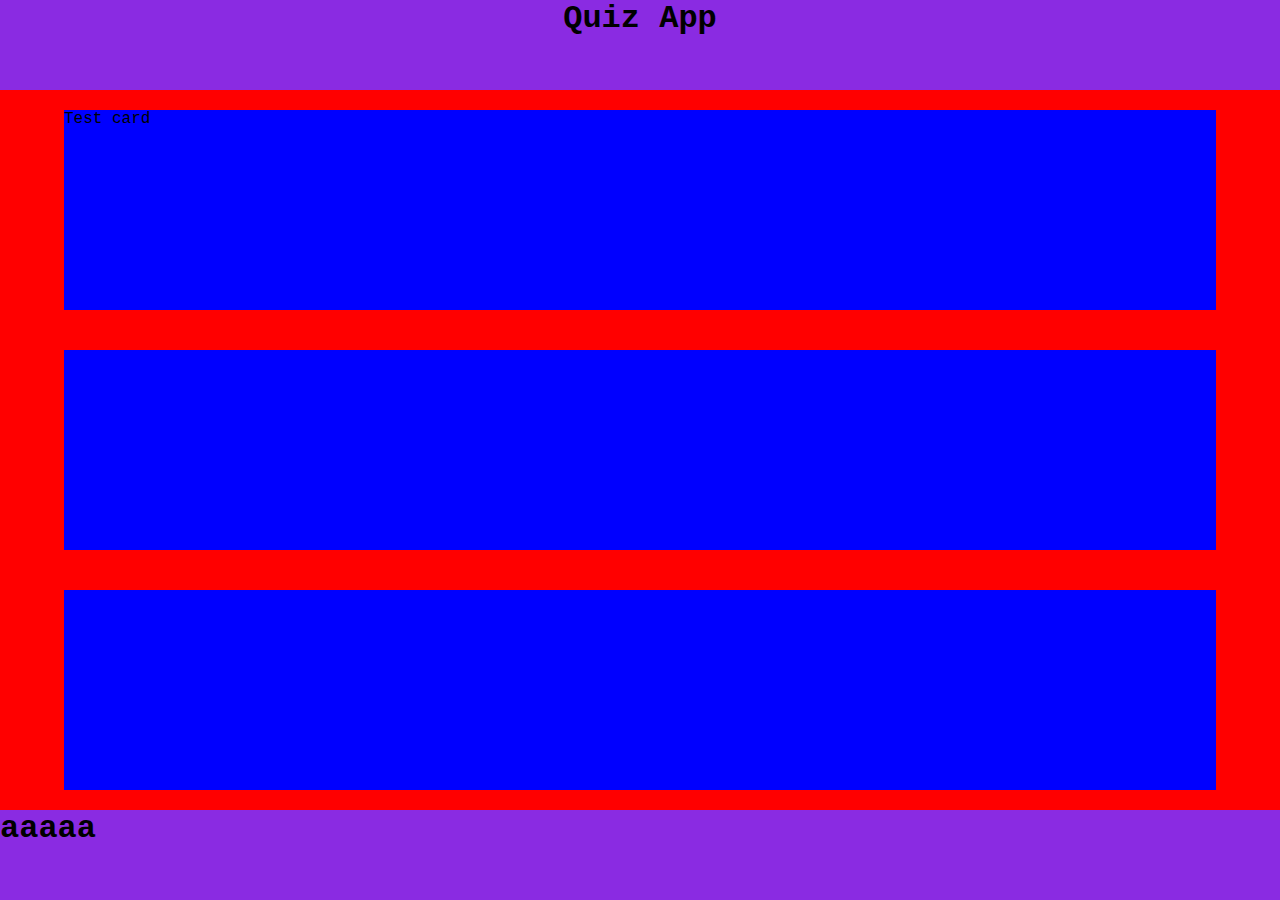
==== index.html @ 41aec27e "commiting title and first css" ====
<!DOCTYPE html>
<html lang="en">
  <head>
    <meta charset="UTF-8" />
    <meta name="viewport" content="width=device-width, initial-scale=1.0" />
    <link rel="stylesheet" href="styles.css" />
    <title>Rocco's Quiz App</title>
  </head>
  <body>
    <header>
      <h1 class="title-app">Quiz App</h1>
    </header>
    <main class="main-content">
      <section class="card-section --first-card">
        <article class="--question-card">Test card</article>
      </section>
      <section class="card-section --second-card">
        <!-- <article class="card-section --question-card">Test card</article> -->
      </section>
      <section class="card-section">
        <!-- <article class="card-section --question-card">Test card</article> -->
      </section>
    </main>
    <footer class="">
      <h1>aaaaa</h1>
      <nav></nav>
    </footer>
  </body>
</html>
---- styles.css ----
*,
*::before,
*::after {
  box-sizing: border-box;
  margin: 0;

  font-family: "Courier New", Courier, monospace;
}

body {
  background-color: rgb(232, 227, 143);
  position: relative;
}

header {
  background-color: blueviolet;
  height: 10vh;
  width: 100%;
  position: fixed;
  left: 0;
  top: 0;
}

.title-app {
  text-align: center;
}

footer {
  background-color: blueviolet;
  height: 10vh;
  width: 100%;
  position: fixed;
  bottom: 0;
  left: 0;
}

.main-content {
  background-color: red;
  width: 100%;
  position: absolute;
  top: 10vh;
  height: calc(100vh - 20vh);
  display: flex;
  justify-content: center;
  justify-content: space-around;
  flex-wrap: wrap;
}

.card-section {
  width: 90%;
  height: 200px;
  background-color: blue;
  margin: 20px;
}
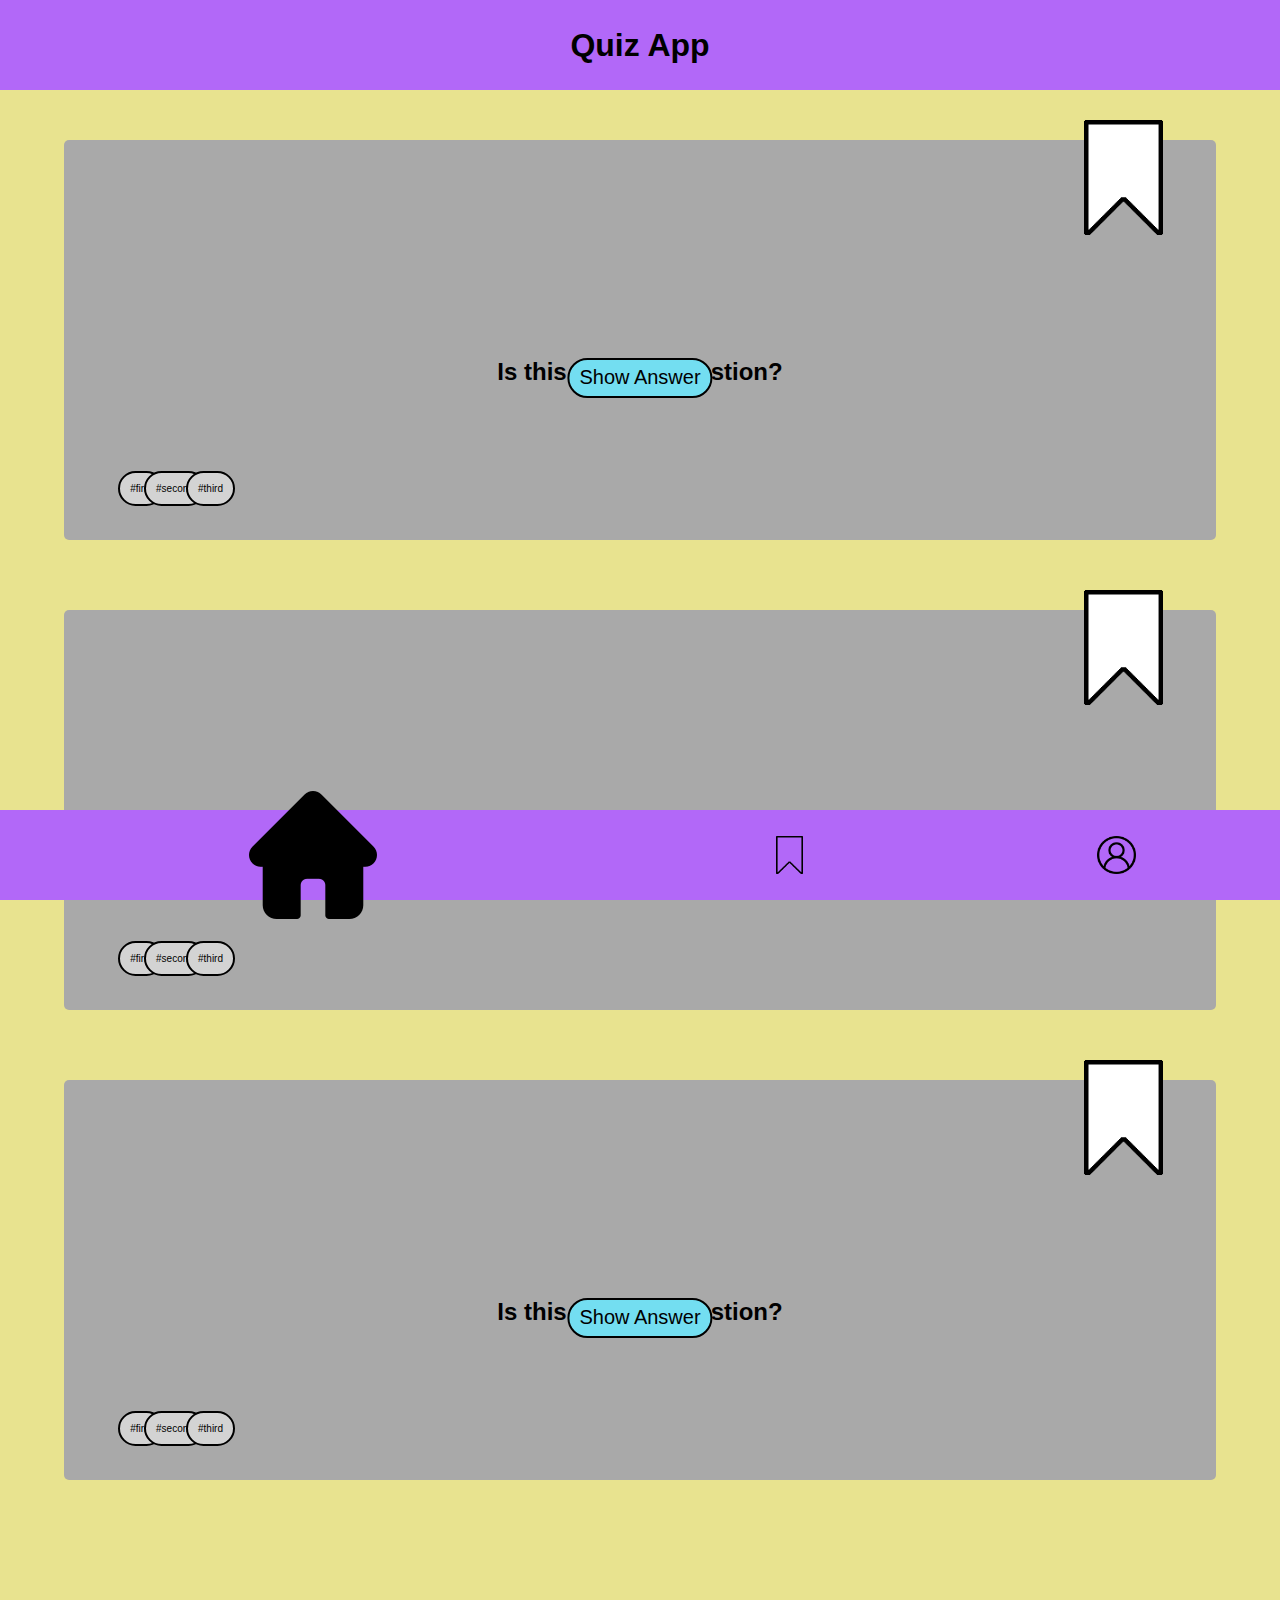
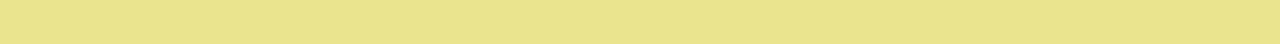
==== commit 86040c94: "made a css folder" ====
--- a/index.html
+++ b/index.html
@@ -3,7 +3,7 @@
   <head>
     <meta charset="UTF-8" />
     <meta name="viewport" content="width=device-width, initial-scale=1.0" />
-    <link rel="stylesheet" href="styles.css" />
+    <link rel="stylesheet" href="css/styles.css" />
     <title>Rocco's Quiz App</title>
   </head>
   <body>
@@ -12,18 +12,86 @@
     </header>
     <main class="main-content">
       <section class="card-section --first-card">
-        <article class="--question-card">Test card</article>
+        <article class="--question-card">
+          <img
+            aria-label="click this button to bookmark this card"
+            class="--bookmark-icon-card"
+            src="./images/bookmark.png"
+            alt="bookmark-empty-icon" />
+          <h2 class="--quiz-question">Is this the first question?</h2>
+          <button class="--quiz-button">
+            <p class="--button-text-show">Show Answer</p>
+          </button>
+          <button class="--button-text-hidden">
+            <p>Hidden Answer</p>
+          </button>
+        </article>
+        <ul class="tags-card">
+          <p class="--tags-element">#first</p>
+          <p class="--tags-element">#second</p>
+          <p class="--tags-element">#third</p>
+        </ul>
       </section>
-      <section class="card-section --second-card">
-        <!-- <article class="card-section --question-card">Test card</article> -->
+      <section class="card-section --first-card">
+        <article class="--question-card">
+          <img
+            aria-label="click this button to bookmark this card"
+            class="--bookmark-icon-card"
+            src="./images/bookmark.png"
+            alt="bookmark-empty-icon" />
+          <h2 class="--quiz-question">Is this the first question?</h2>
+          <button class="--quiz-button">
+            <p class="--button-text-show">Show Answer</p>
+          </button>
+          <button class="--button-text-hidden">
+            <p>Hidden Answer</p>
+          </button>
+        </article>
+        <ul class="tags-card">
+          <p class="--tags-element">#first</p>
+          <p class="--tags-element">#second</p>
+          <p class="--tags-element">#third</p>
+        </ul>
       </section>
-      <section class="card-section">
-        <!-- <article class="card-section --question-card">Test card</article> -->
+      <section class="card-section --first-card">
+        <article class="--question-card">
+          <img
+            aria-label="click this button to bookmark this card"
+            class="--bookmark-icon-card"
+            src="./images/bookmark.png"
+            alt="bookmark-empty-icon" />
+          <h2 class="--quiz-question">Is this the first question?</h2>
+          <button class="--quiz-button">
+            <p class="--button-text-show">Show Answer</p>
+          </button>
+          <button class="--button-text-hidden">
+            <p>Hidden Answer</p>
+          </button>
+        </article>
+        <ul class="tags-card">
+          <p class="--tags-element">#first</p>
+          <p class="--tags-element">#second</p>
+          <p class="--tags-element">#third</p>
+        </ul>
       </section>
+      <div class="bottom-space"></div>
     </main>
-    <footer class="">
-      <h1>aaaaa</h1>
-      <nav></nav>
-    </footer>
+
+    <section class="navbar-container">
+      <nav class="navbar">
+        <a class="--navbar-home" href="index.html">
+          <img class="--navbar-home-img" src="./images/home_filled.png" alt=""
+        /></a>
+        <a class="--navbar-bookmark-img" href="bookmark.html">
+          <img
+            class="--navbar-bookmark-img"
+            src="./images/bookmark_transparent.png"
+            alt=""
+        /></a>
+        <a class="--navbar-profile" href="profile.html"
+          ><img class="--navbar-profile-img" src="./images/profile.png" alt=""
+        /></a>
+      </nav>
+    </section>
   </body>
 </html>
--- a/css/styles.css
+++ b/css/styles.css
@@ -0,0 +1,3 @@
+@import "./global.css";
+@import "./index.css";
+@import "./profile.css";
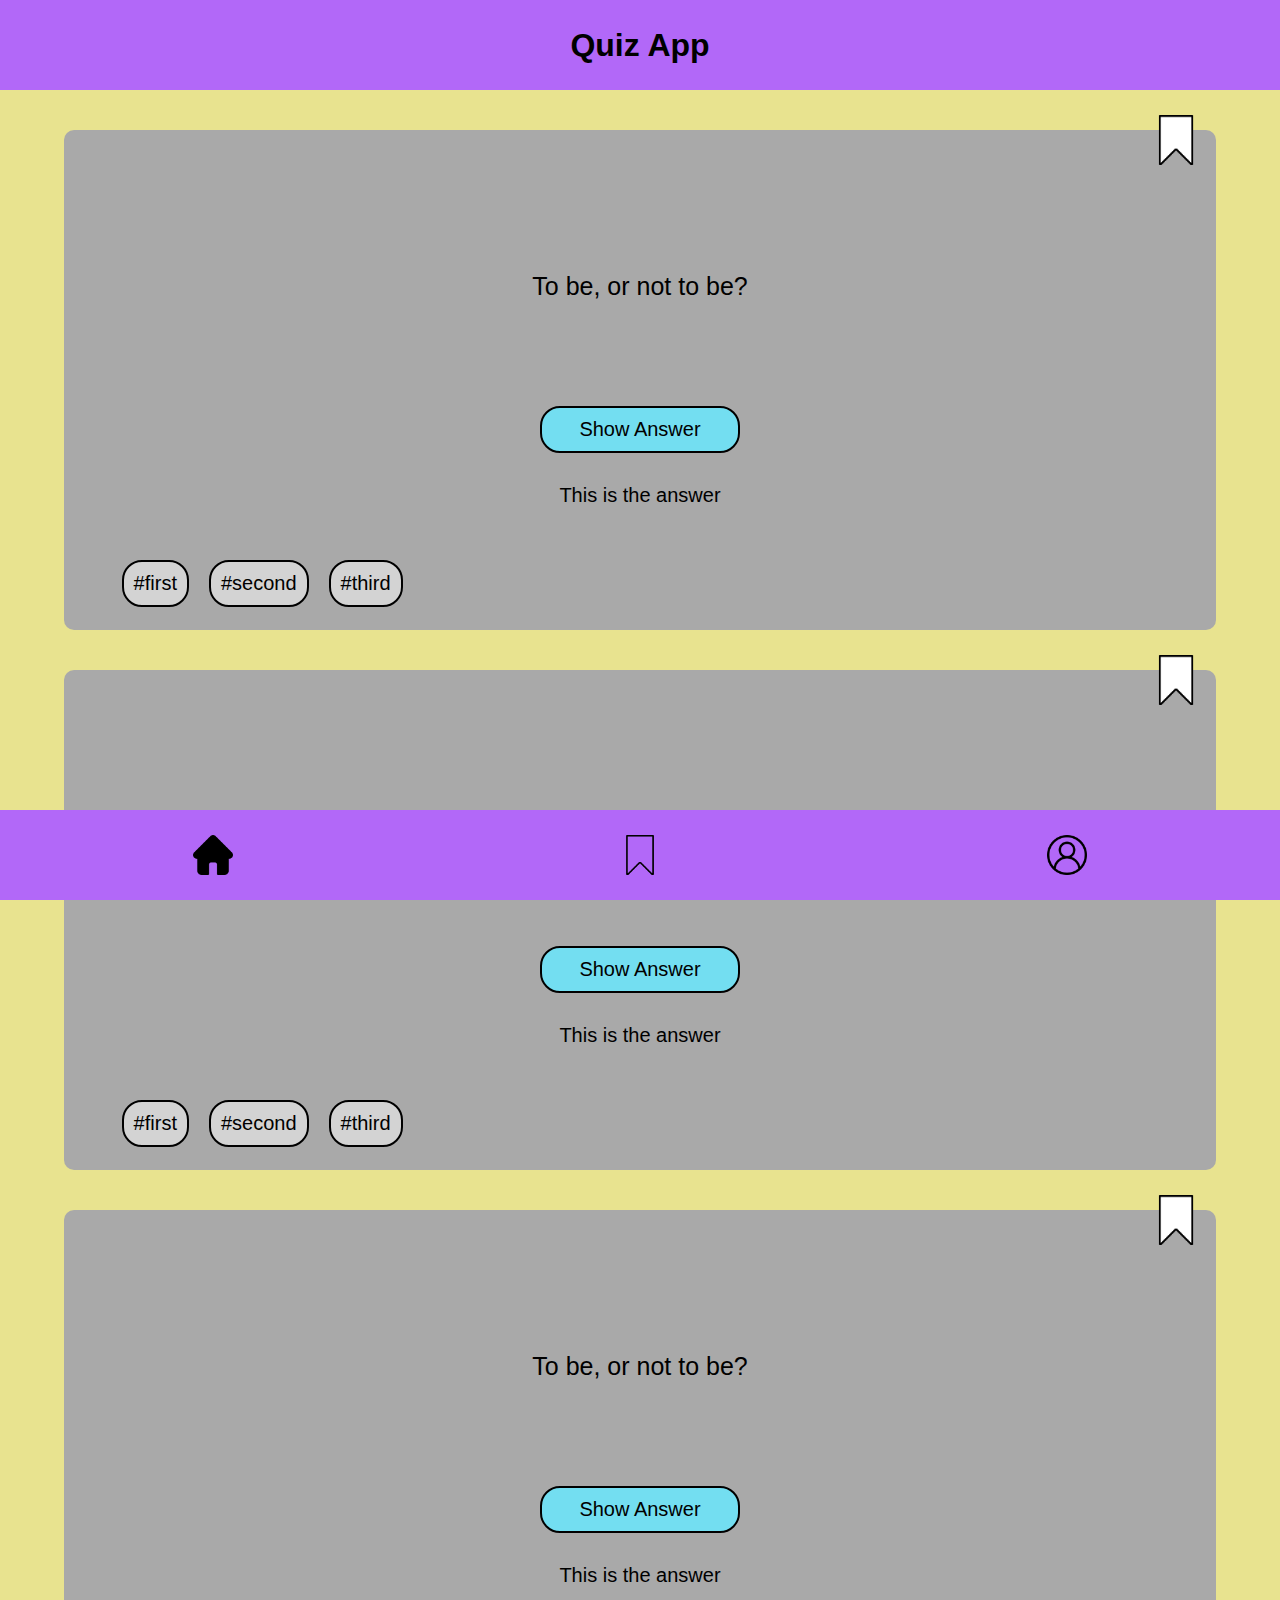
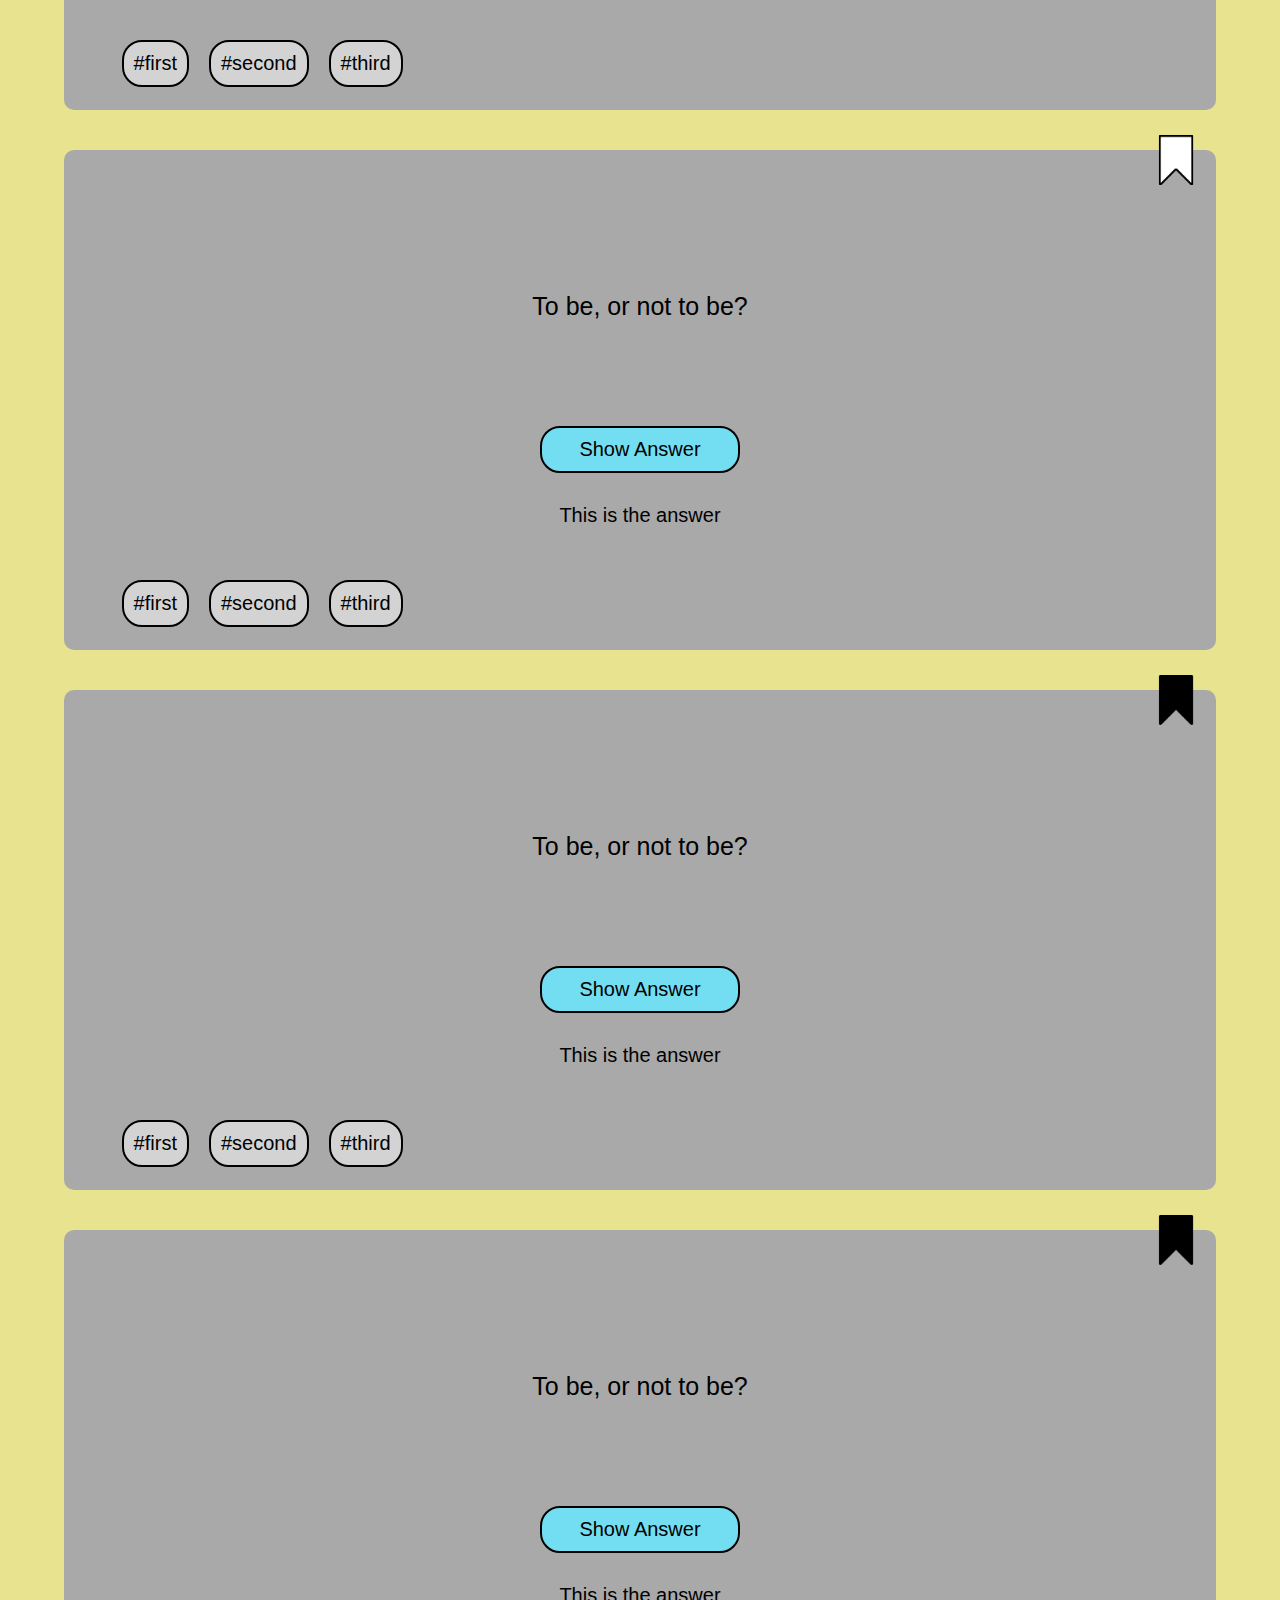
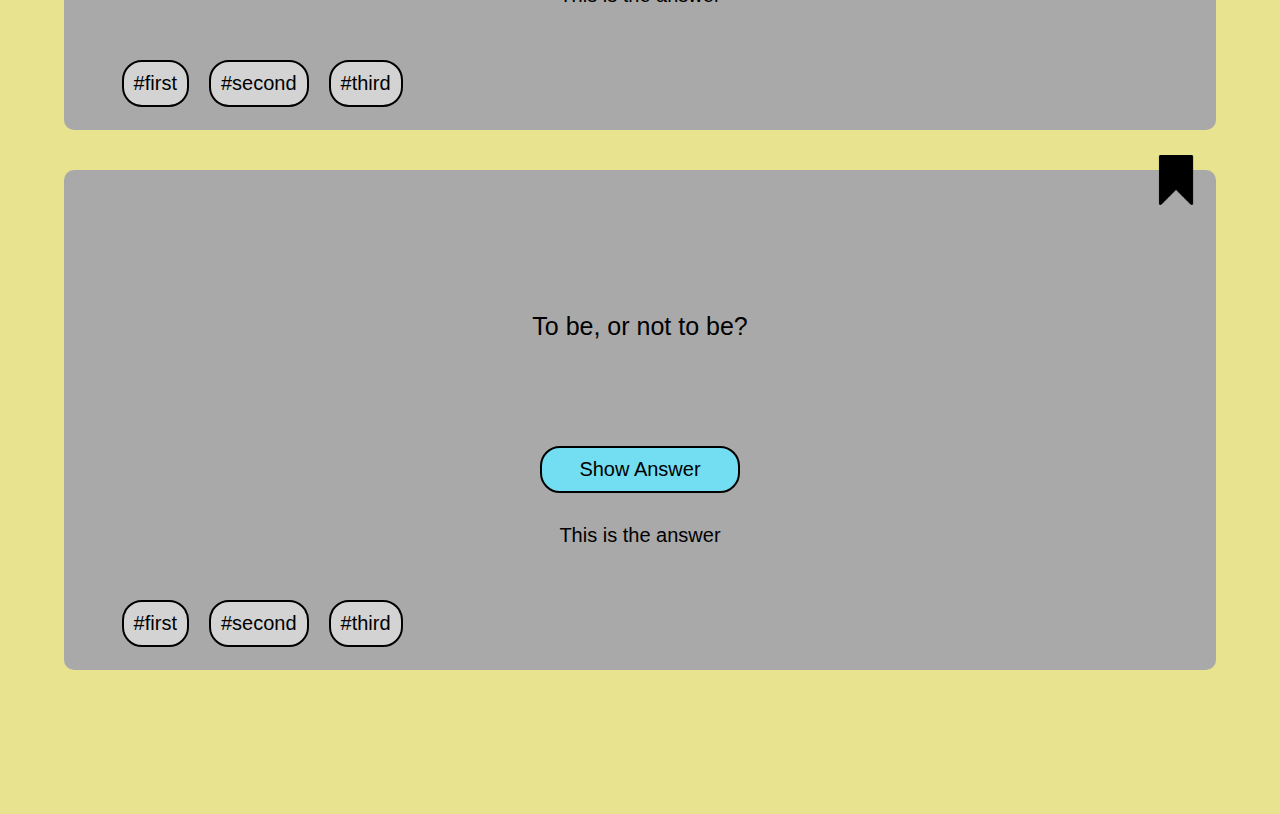
==== commit 944aa953: "final-second-day-fixing-css-after-feedback" ====
--- a/index.html
+++ b/index.html
@@ -8,88 +8,151 @@
   </head>
   <body>
     <header>
-      <h1 class="title-app">Quiz App</h1>
+      <h1 class="header__title-app">Quiz App</h1>
     </header>
     <main class="main-content">
-      <section class="card-section --first-card">
-        <article class="--question-card">
-          <img
-            aria-label="click this button to bookmark this card"
-            class="--bookmark-icon-card"
-            src="./images/bookmark.png"
-            alt="bookmark-empty-icon" />
-          <h2 class="--quiz-question">Is this the first question?</h2>
-          <button class="--quiz-button">
-            <p class="--button-text-show">Show Answer</p>
-          </button>
-          <button class="--button-text-hidden">
-            <p>Hidden Answer</p>
-          </button>
+      <section class="main__card-container unmarked-card">
+        <img
+          aria-label="click this button to bookmark this card"
+          class="main__card__bookmark-icon-card"
+          src="./images/bookmark.png"
+          alt="bookmark-empty-icon" />
+        <article class="main__card__box-question-button-answer">
+          <p class="main__card__box-question-card">To be, or not to be?</p>
+          <button class="main__card__button-show-answer">Show Answer</button>
+          <p class="main__card__answer">This is the answer</p>
         </article>
-        <ul class="tags-card">
-          <p class="--tags-element">#first</p>
-          <p class="--tags-element">#second</p>
-          <p class="--tags-element">#third</p>
-        </ul>
+
+        <article class="main__card__box-card-tags">
+          <p class="main__card__tag">#first</p>
+          <p class="main__card__tag">#second</p>
+          <p class="main__card__tag">#third</p>
+        </article>
       </section>
-      <section class="card-section --first-card">
-        <article class="--question-card">
-          <img
-            aria-label="click this button to bookmark this card"
-            class="--bookmark-icon-card"
-            src="./images/bookmark.png"
-            alt="bookmark-empty-icon" />
-          <h2 class="--quiz-question">Is this the first question?</h2>
-          <button class="--quiz-button">
-            <p class="--button-text-show">Show Answer</p>
-          </button>
-          <button class="--button-text-hidden">
-            <p>Hidden Answer</p>
-          </button>
+      <section class="main__card-container unmarked-card">
+        <img
+          aria-label="click this button to bookmark this card"
+          class="main__card__bookmark-icon-card"
+          src="./images/bookmark.png"
+          alt="bookmark-empty-icon" />
+        <article class="main__card__box-question-button-answer">
+          <p class="main__card__box-question-card">To be, or not to be?</p>
+          <button class="main__card__button-show-answer">Show Answer</button>
+          <p class="main__card__answer">This is the answer</p>
         </article>
-        <ul class="tags-card">
-          <p class="--tags-element">#first</p>
-          <p class="--tags-element">#second</p>
-          <p class="--tags-element">#third</p>
-        </ul>
+
+        <article class="main__card__box-card-tags">
+          <p class="main__card__tag">#first</p>
+          <p class="main__card__tag">#second</p>
+          <p class="main__card__tag">#third</p>
+        </article>
       </section>
-      <section class="card-section --first-card">
-        <article class="--question-card">
-          <img
-            aria-label="click this button to bookmark this card"
-            class="--bookmark-icon-card"
-            src="./images/bookmark.png"
-            alt="bookmark-empty-icon" />
-          <h2 class="--quiz-question">Is this the first question?</h2>
-          <button class="--quiz-button">
-            <p class="--button-text-show">Show Answer</p>
-          </button>
-          <button class="--button-text-hidden">
-            <p>Hidden Answer</p>
-          </button>
+      <section class="main__card-container unmarked-card">
+        <img
+          aria-label="click this button to bookmark this card"
+          class="main__card__bookmark-icon-card"
+          src="./images/bookmark.png"
+          alt="bookmark-empty-icon" />
+        <article class="main__card__box-question-button-answer">
+          <p class="main__card__box-question-card">To be, or not to be?</p>
+          <button class="main__card__button-show-answer">Show Answer</button>
+          <p class="main__card__answer">This is the answer</p>
         </article>
-        <ul class="tags-card">
-          <p class="--tags-element">#first</p>
-          <p class="--tags-element">#second</p>
-          <p class="--tags-element">#third</p>
-        </ul>
+
+        <article class="main__card__box-card-tags">
+          <p class="main__card__tag">#first</p>
+          <p class="main__card__tag">#second</p>
+          <p class="main__card__tag">#third</p>
+        </article>
+      </section>
+      <section class="main__card-container unmarked-card">
+        <img
+          aria-label="click this button to bookmark this card"
+          class="main__card__bookmark-icon-card"
+          src="./images/bookmark.png"
+          alt="bookmark-empty-icon" />
+        <article class="main__card__box-question-button-answer">
+          <p class="main__card__box-question-card">To be, or not to be?</p>
+          <button class="main__card__button-show-answer">Show Answer</button>
+          <p class="main__card__answer">This is the answer</p>
+        </article>
+
+        <article class="main__card__box-card-tags">
+          <p class="main__card__tag">#first</p>
+          <p class="main__card__tag">#second</p>
+          <p class="main__card__tag">#third</p>
+        </article>
+      </section>
+      <section class="main__card-container marked-card">
+        <img
+          aria-label="this is a bookmarked card"
+          class="main__card__bookmark-icon-card"
+          src="./images/bookmark_filled.png"
+          alt="bookmark-icon" />
+        <article class="main__card__box-question-button-answer">
+          <p class="main__card__box-question-card">To be, or not to be?</p>
+          <button class="main__card__button-show-answer">Show Answer</button>
+          <p class="main__card__answer">This is the answer</p>
+        </article>
+
+        <article class="main__card__box-card-tags">
+          <p class="main__card__tag">#first</p>
+          <p class="main__card__tag">#second</p>
+          <p class="main__card__tag">#third</p>
+        </article>
+      </section>
+      <section class="main__card-container marked-card">
+        <img
+          aria-label="this is a bookmarked card"
+          class="main__card__bookmark-icon-card"
+          src="./images/bookmark_filled.png"
+          alt="bookmark-icon" />
+        <article class="main__card__box-question-button-answer">
+          <p class="main__card__box-question-card">To be, or not to be?</p>
+          <button class="main__card__button-show-answer">Show Answer</button>
+          <p class="main__card__answer">This is the answer</p>
+        </article>
+
+        <article class="main__card__box-card-tags">
+          <p class="main__card__tag">#first</p>
+          <p class="main__card__tag">#second</p>
+          <p class="main__card__tag">#third</p>
+        </article>
+      </section>
+      <section class="main__card-container marked-card">
+        <img
+          aria-label="this is a bookmarked card"
+          class="main__card__bookmark-icon-card"
+          src="./images/bookmark_filled.png"
+          alt="bookmark-icon" />
+        <article class="main__card__box-question-button-answer">
+          <p class="main__card__box-question-card">To be, or not to be?</p>
+          <button class="main__card__button-show-answer">Show Answer</button>
+          <p class="main__card__answer">This is the answer</p>
+        </article>
+
+        <article class="main__card__box-card-tags">
+          <p class="main__card__tag">#first</p>
+          <p class="main__card__tag">#second</p>
+          <p class="main__card__tag">#third</p>
+        </article>
       </section>
       <div class="bottom-space"></div>
     </main>
 
     <section class="navbar-container">
       <nav class="navbar">
-        <a class="--navbar-home" href="index.html">
-          <img class="--navbar-home-img" src="./images/home_filled.png" alt=""
+        <a class="navbar__home navbar__home-darker-selection" href="index.html">
+          <img class="navbar__home-img" src="./images/home_filled.png" alt=""
         /></a>
-        <a class="--navbar-bookmark-img" href="bookmark.html">
+        <a class="navbar__bookmark" href="bookmark.html">
           <img
-            class="--navbar-bookmark-img"
+            class="navbar__bookmark-img"
             src="./images/bookmark_transparent.png"
             alt=""
         /></a>
-        <a class="--navbar-profile" href="profile.html"
-          ><img class="--navbar-profile-img" src="./images/profile.png" alt=""
+        <a class="navbar__profile" href="profile.html"
+          ><img class="navbar__profile-img" src="./images/profile.png" alt=""
         /></a>
       </nav>
     </section>
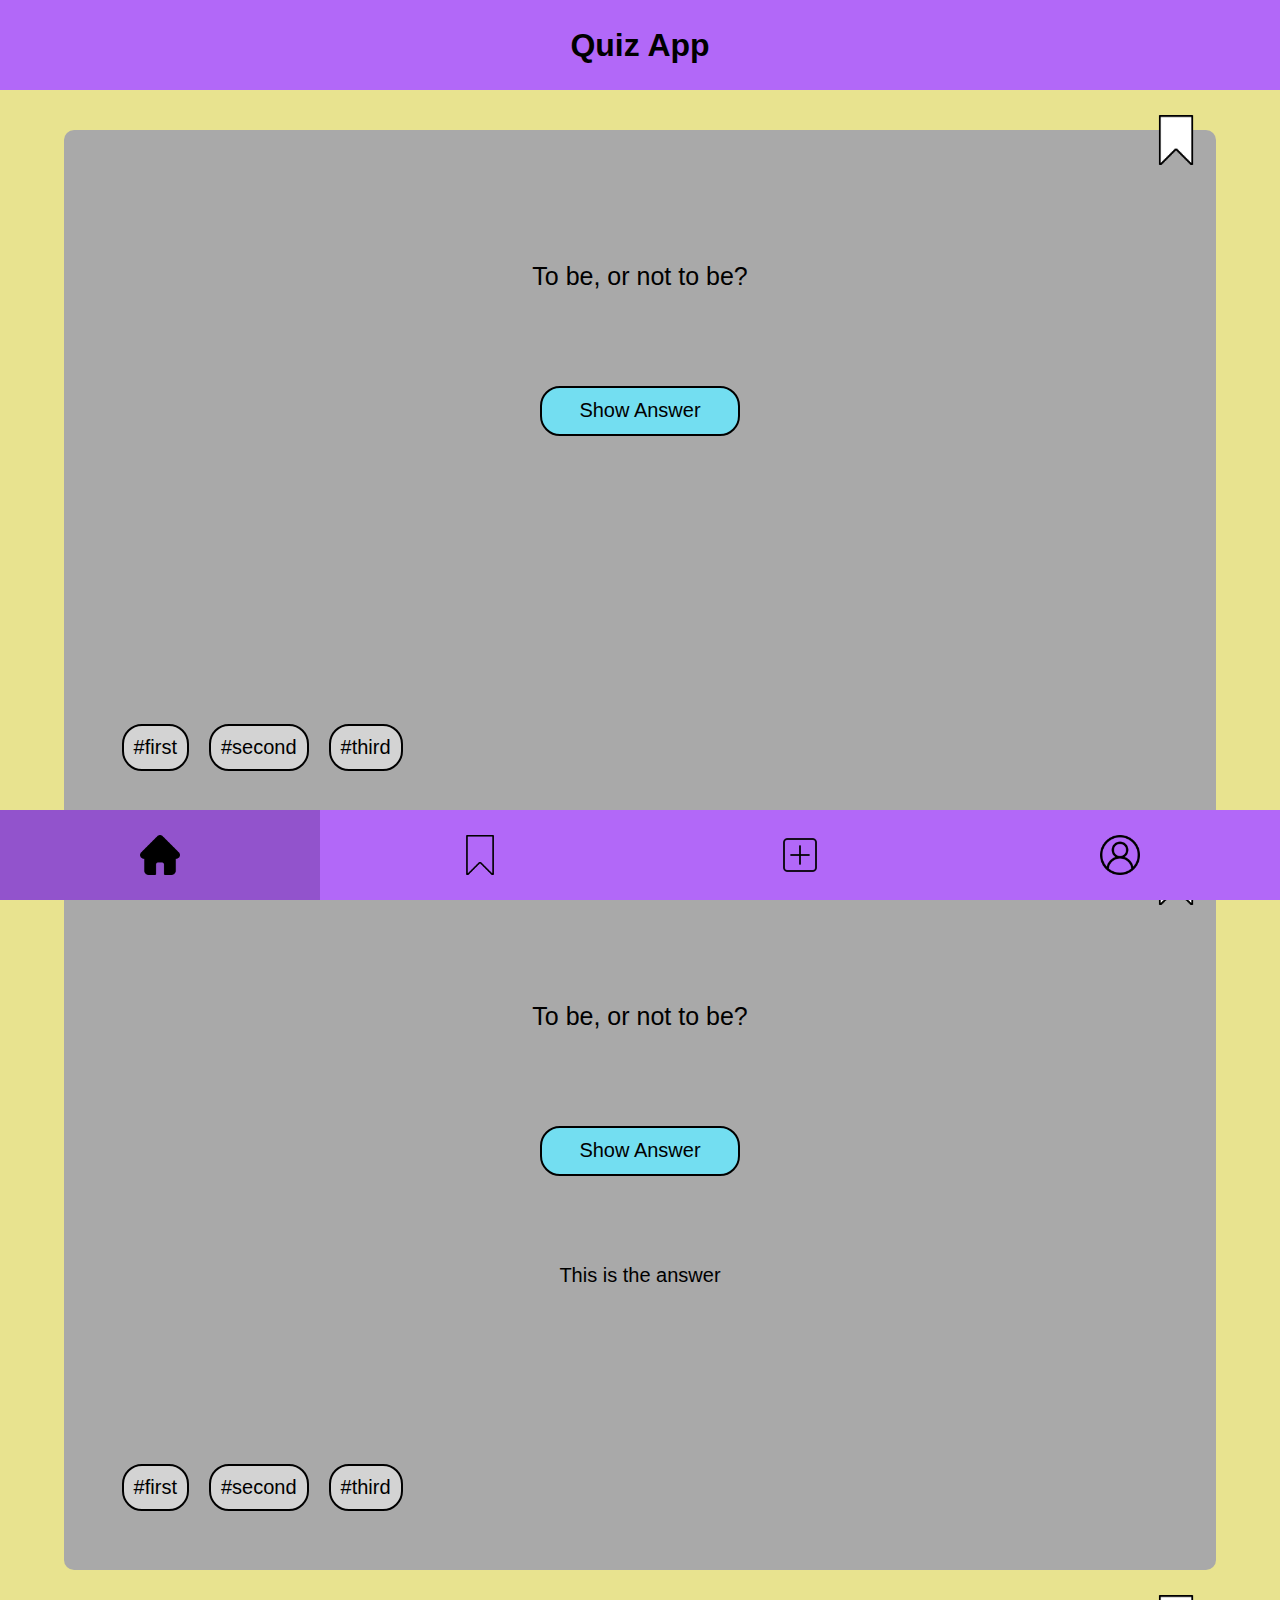
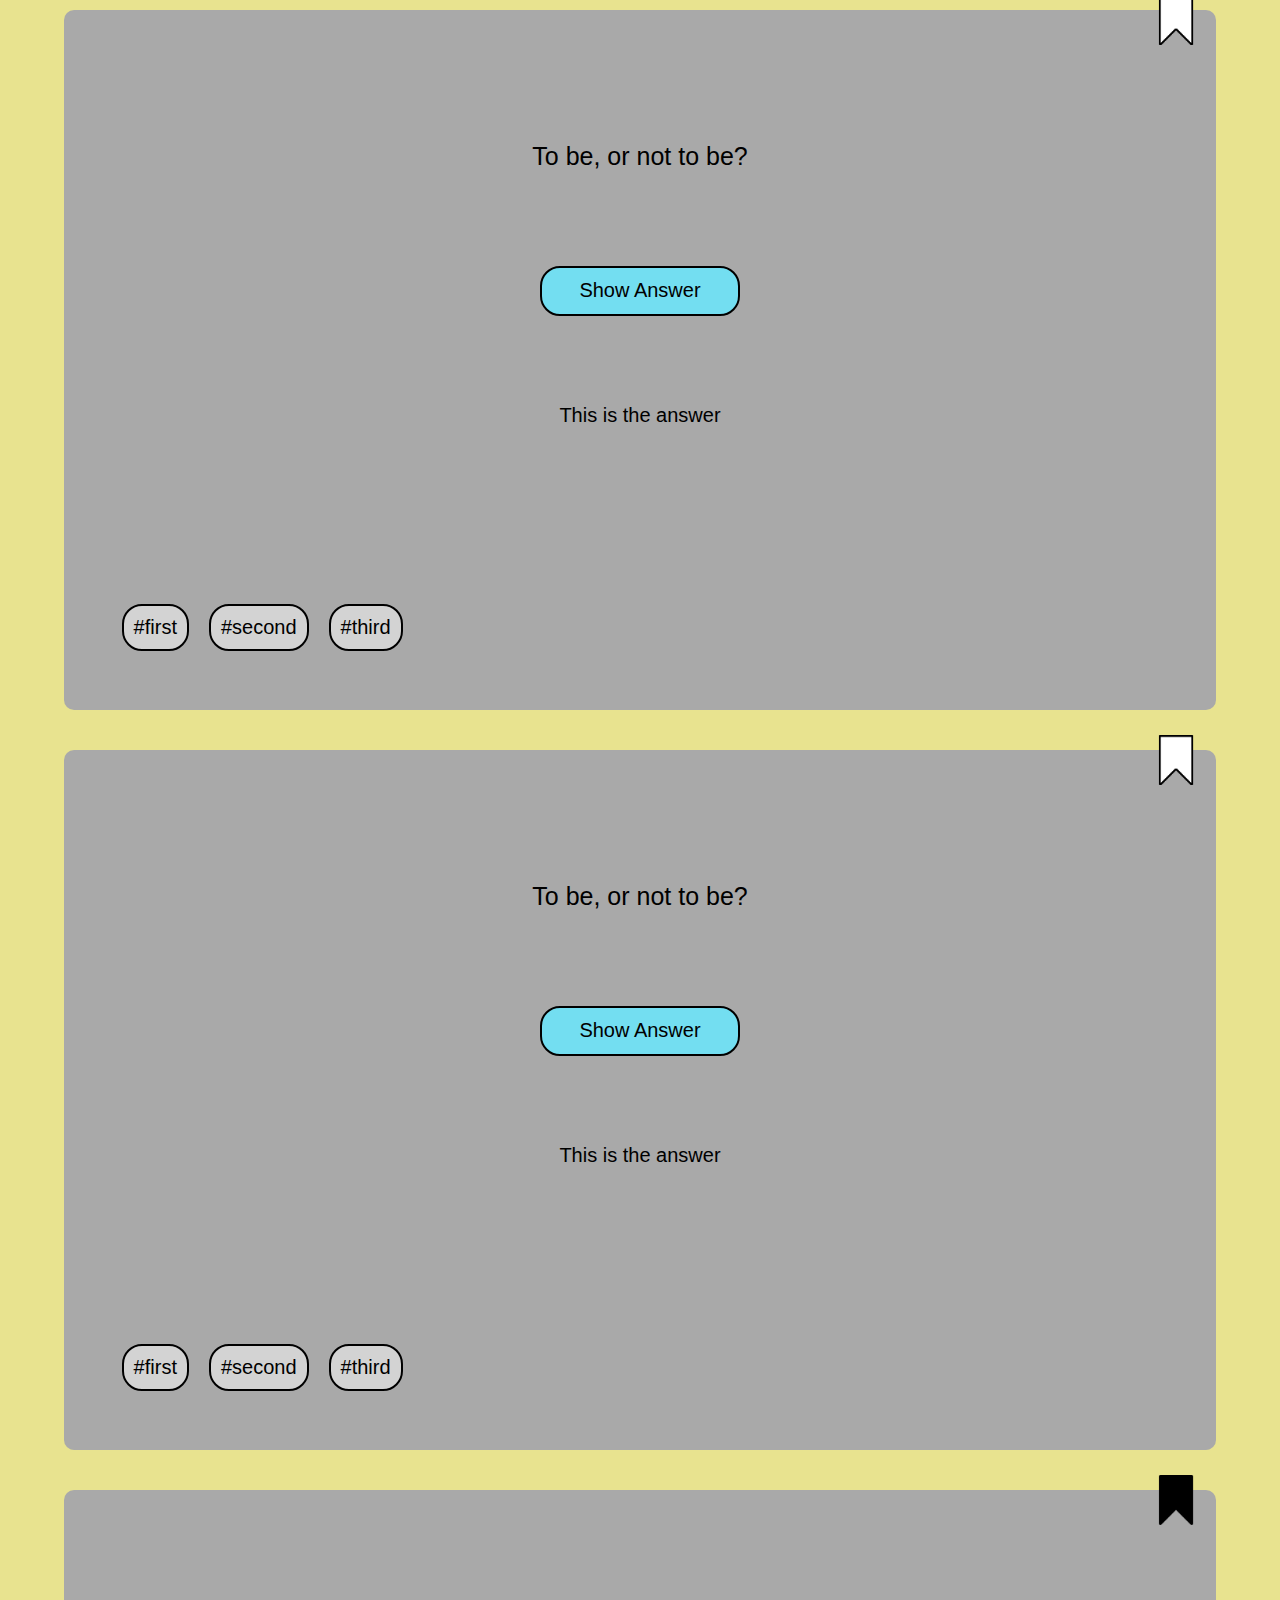
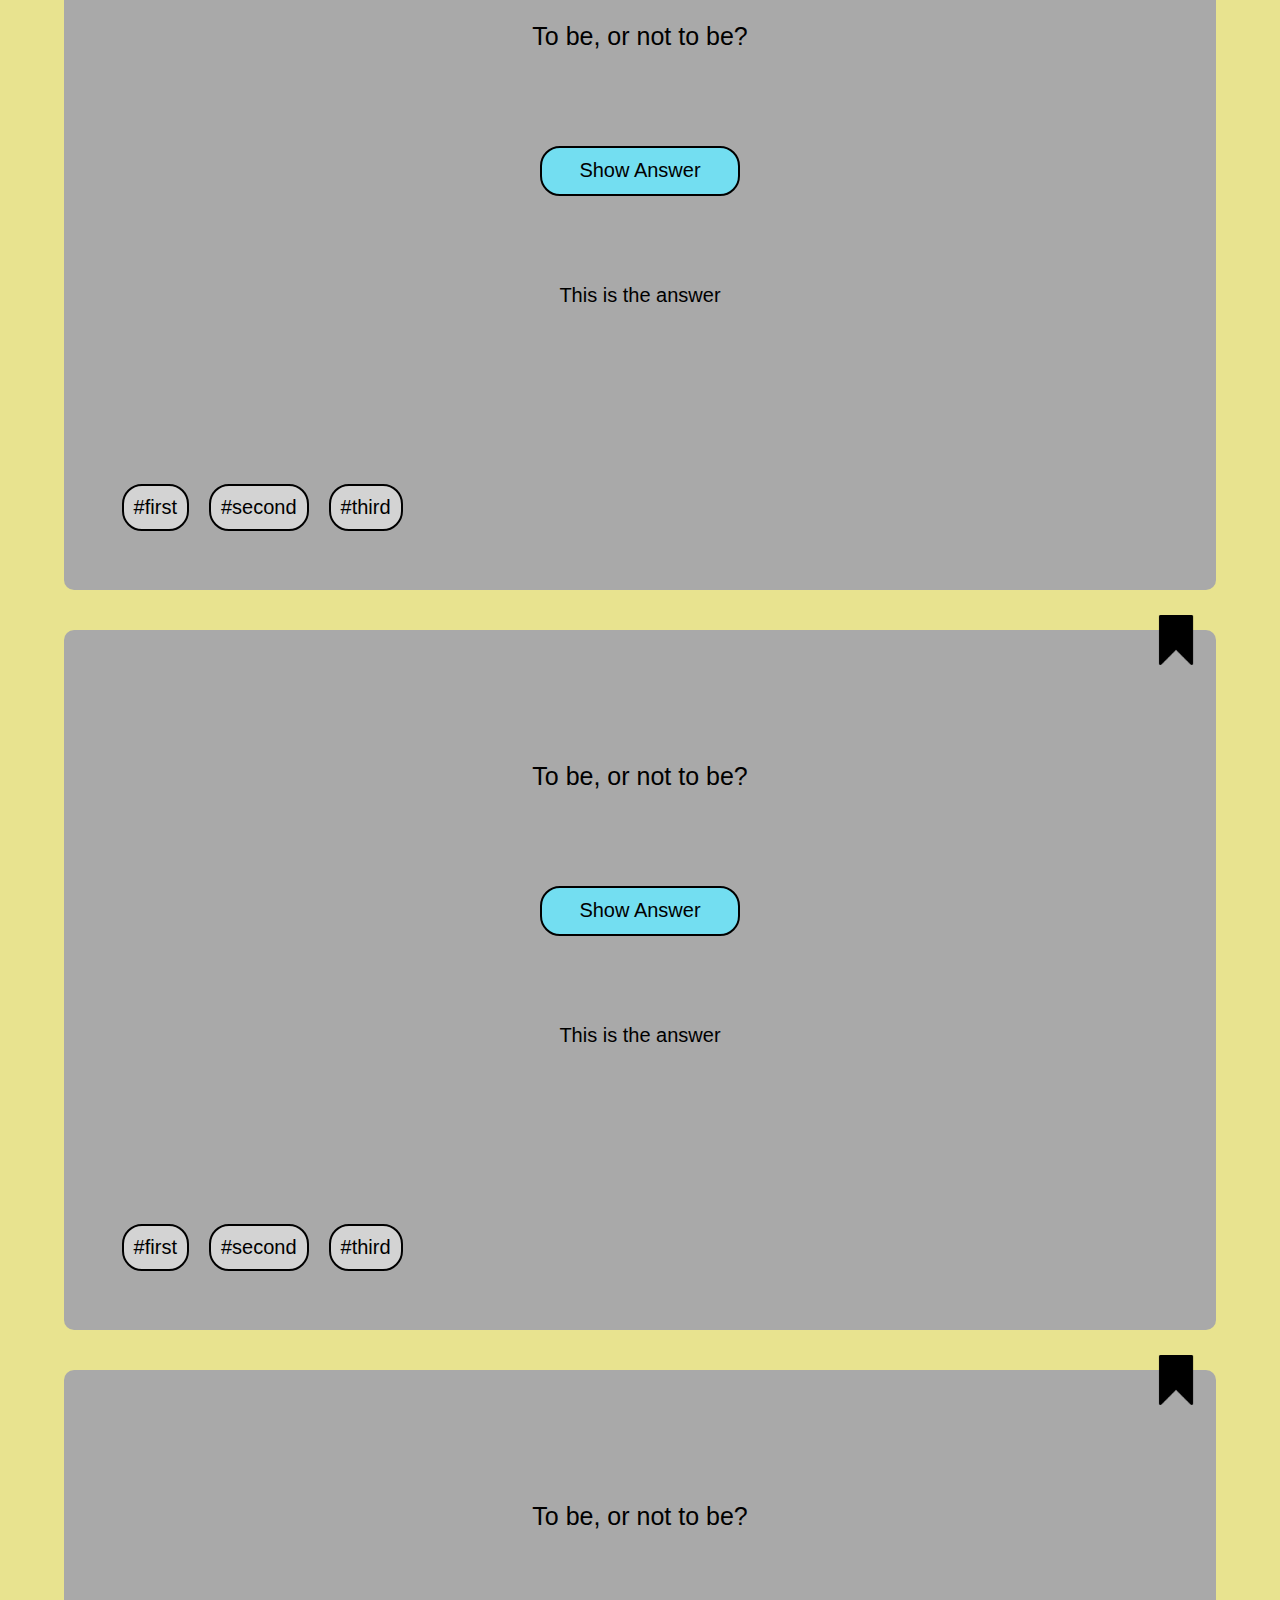
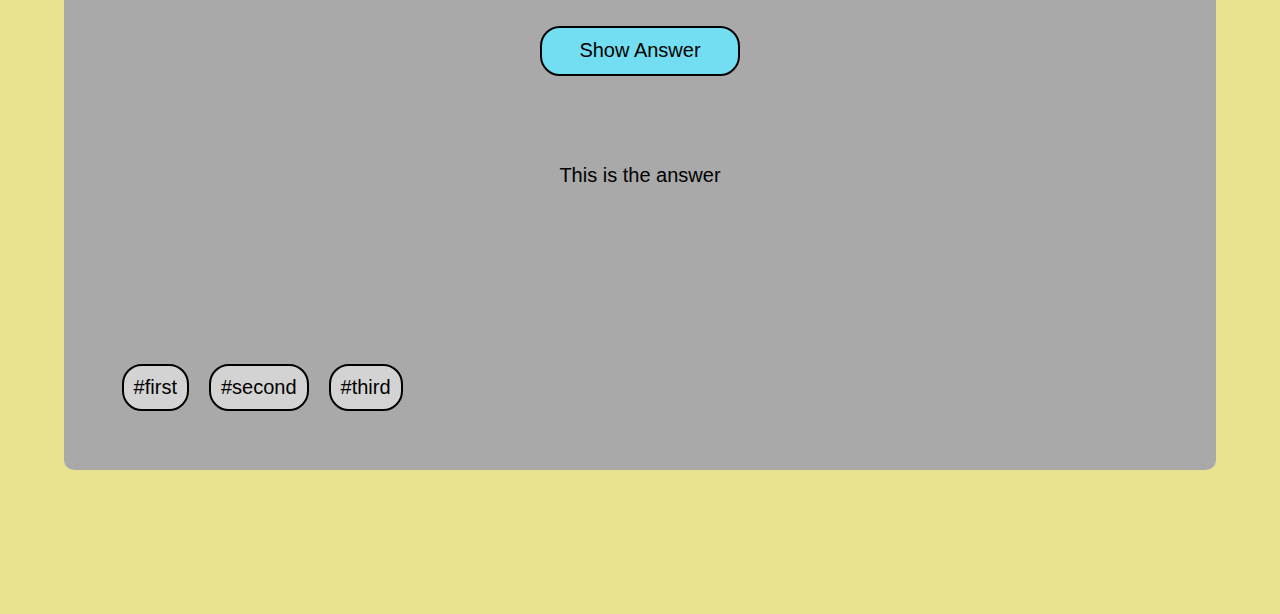
==== commit b3564a6d: "end of the day" ====
--- a/index.html
+++ b/index.html
@@ -4,6 +4,7 @@
     <meta charset="UTF-8" />
     <meta name="viewport" content="width=device-width, initial-scale=1.0" />
     <link rel="stylesheet" href="css/styles.css" />
+    <script src="./js/index.js" defer></script>
     <title>Rocco's Quiz App</title>
   </head>
   <body>
@@ -13,13 +14,16 @@
     <main class="main-content">
       <section class="main__card-container unmarked-card">
         <img
+          data-js="toggle-bookmark"
           aria-label="click this button to bookmark this card"
           class="main__card__bookmark-icon-card"
           src="./images/bookmark.png"
           alt="bookmark-empty-icon" />
         <article class="main__card__box-question-button-answer">
           <p class="main__card__box-question-card">To be, or not to be?</p>
-          <button class="main__card__button-show-answer">Show Answer</button>
+          <button data-js="show-answer" class="main__card__button-show-answer">
+            Show Answer
+          </button>
           <p class="main__card__answer">This is the answer</p>
         </article>
 
@@ -151,6 +155,9 @@
             src="./images/bookmark_transparent.png"
             alt=""
         /></a>
+        <a class="navbar__add-question" href="form.html"
+          ><img class="navbar__add-question-img" src="./images/add.png" alt=""
+        /></a>
         <a class="navbar__profile" href="profile.html"
           ><img class="navbar__profile-img" src="./images/profile.png" alt=""
         /></a>
--- a/css/styles.css
+++ b/css/styles.css
@@ -1,3 +1,4 @@
 @import "./global.css";
 @import "./index.css";
 @import "./profile.css";
+@import "./form.css";
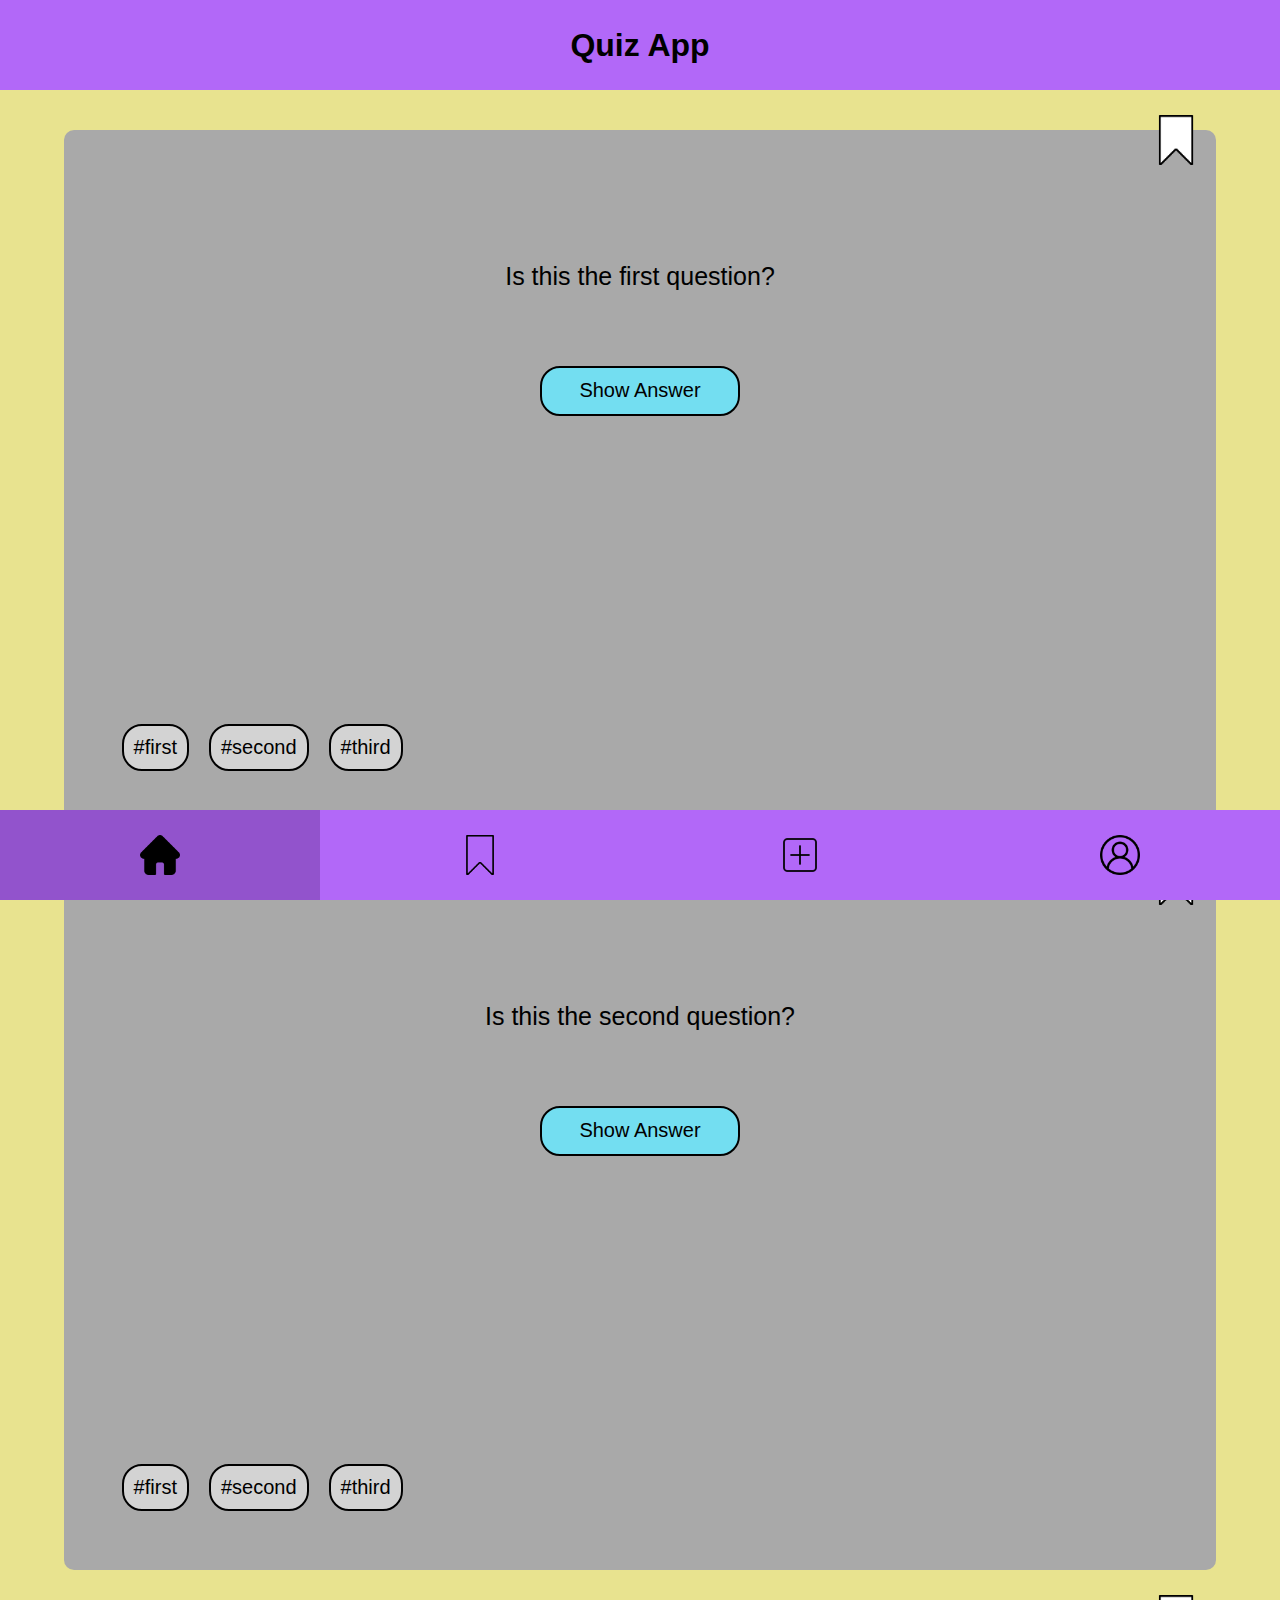
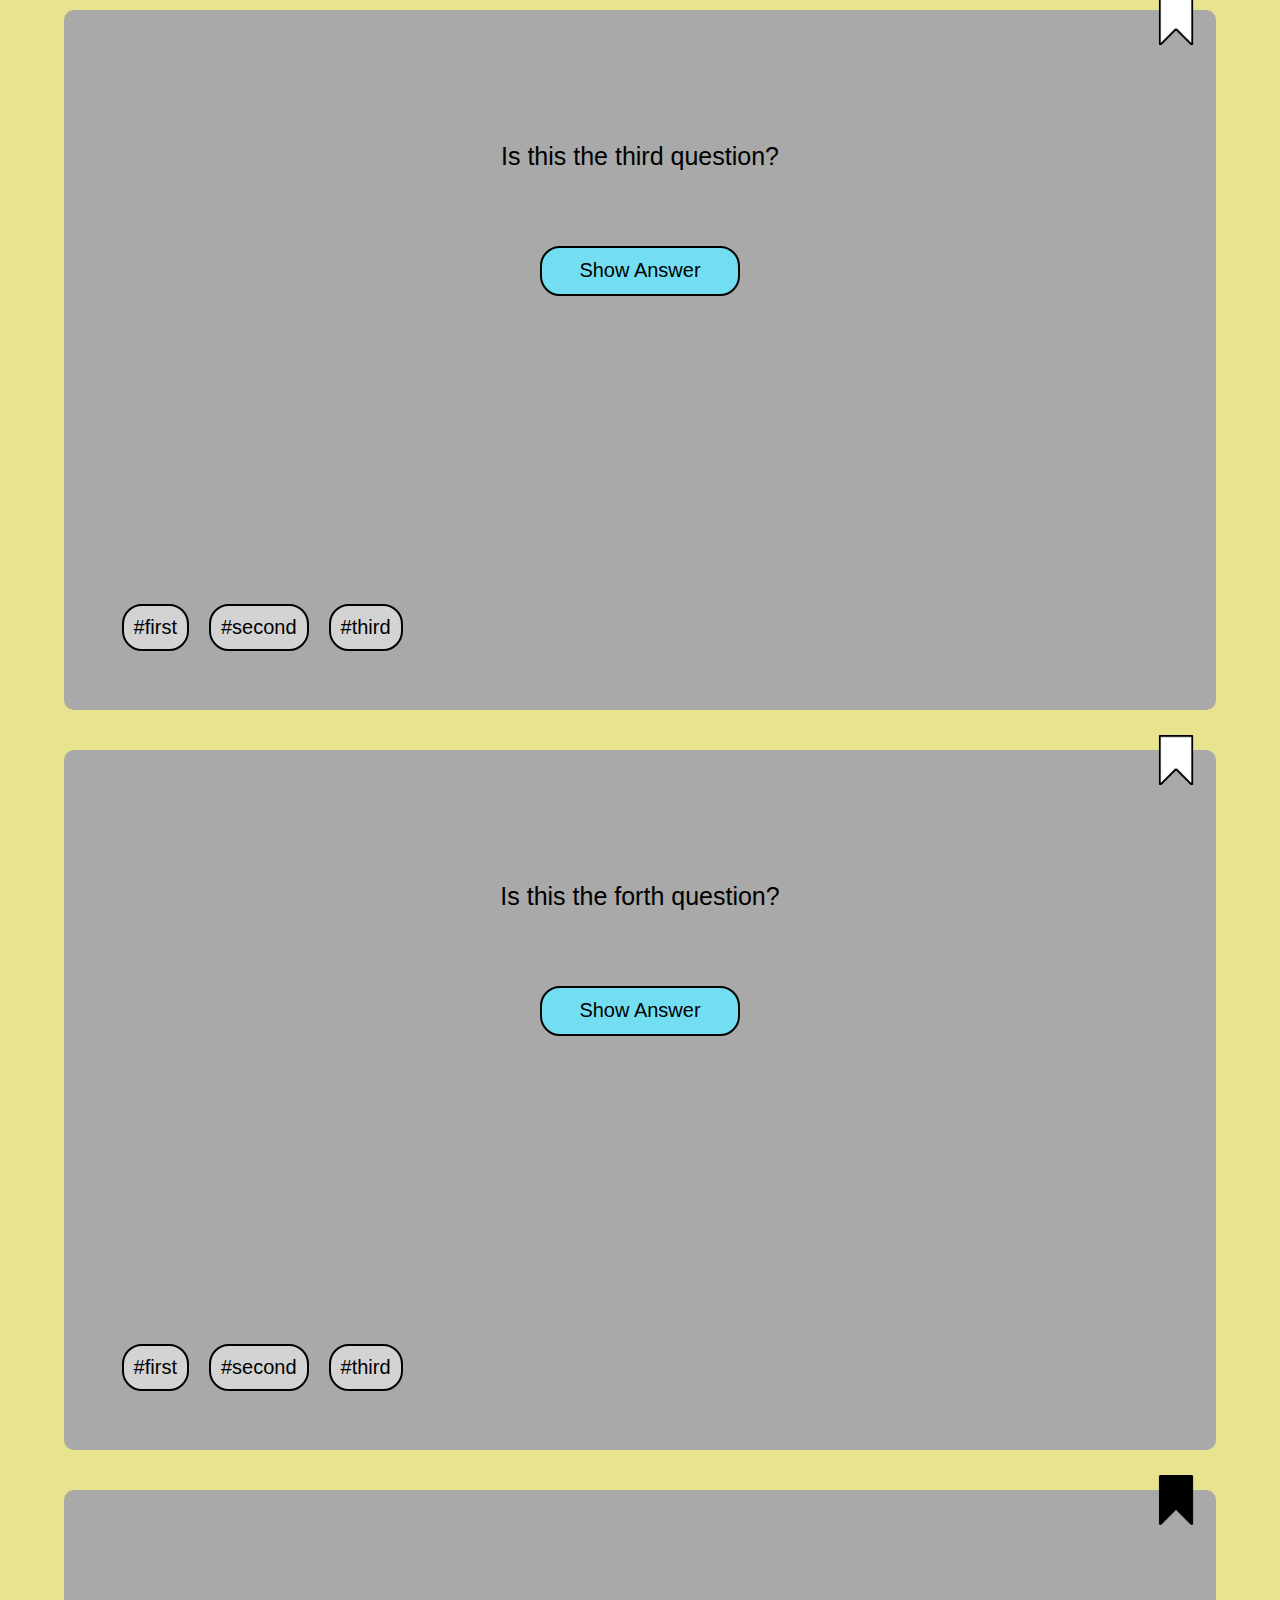
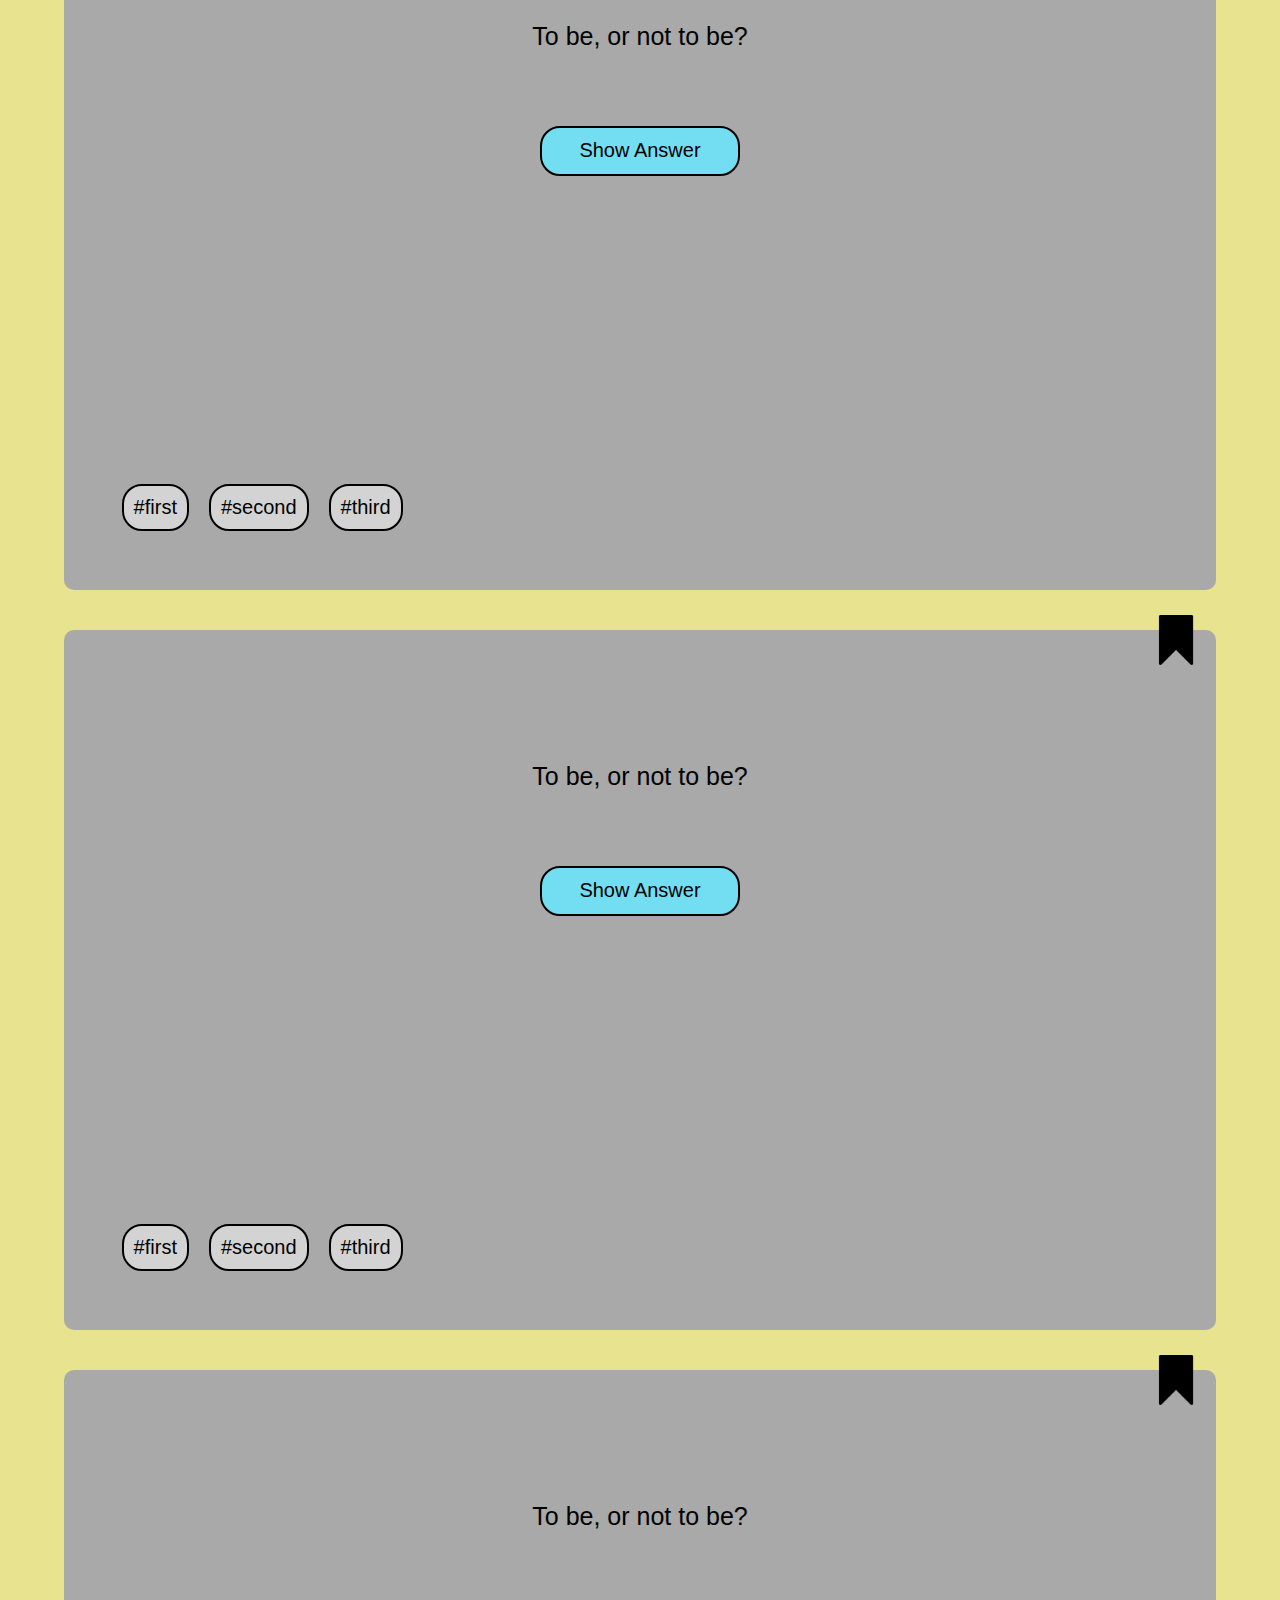
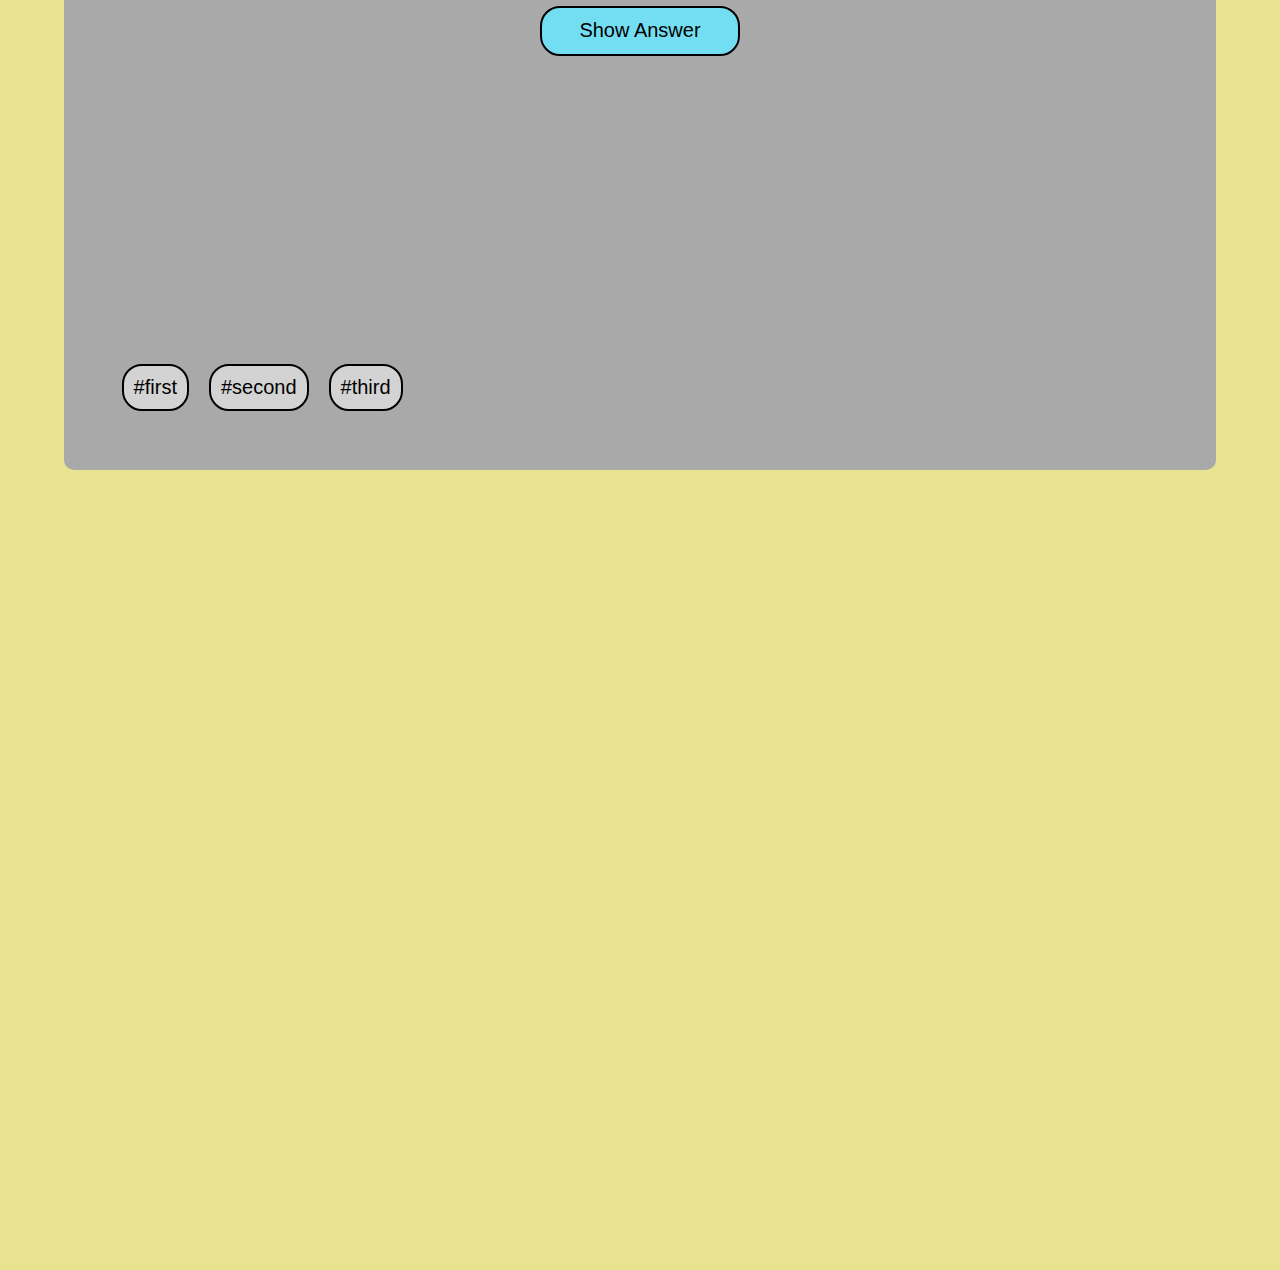
==== commit b3f85095: "sunday-commit" ====
--- a/index.html
+++ b/index.html
@@ -20,11 +20,13 @@
           src="./images/bookmark.png"
           alt="bookmark-empty-icon" />
         <article class="main__card__box-question-button-answer">
-          <p class="main__card__box-question-card">To be, or not to be?</p>
+          <p class="main__card__box-question-card">
+            Is this the first question?
+          </p>
           <button data-js="show-answer" class="main__card__button-show-answer">
             Show Answer
           </button>
-          <p class="main__card__answer">This is the answer</p>
+          <p class="main__card__answer">Yes, it is!</p>
         </article>
 
         <article class="main__card__box-card-tags">
@@ -35,14 +37,19 @@
       </section>
       <section class="main__card-container unmarked-card">
         <img
+          data-js="toggle-bookmark"
           aria-label="click this button to bookmark this card"
           class="main__card__bookmark-icon-card"
           src="./images/bookmark.png"
           alt="bookmark-empty-icon" />
         <article class="main__card__box-question-button-answer">
-          <p class="main__card__box-question-card">To be, or not to be?</p>
-          <button class="main__card__button-show-answer">Show Answer</button>
-          <p class="main__card__answer">This is the answer</p>
+          <p class="main__card__box-question-card">
+            Is this the second question?
+          </p>
+          <button data-js="show-answer" class="main__card__button-show-answer">
+            Show Answer
+          </button>
+          <p class="main__card__answer">Yes, it is!</p>
         </article>
 
         <article class="main__card__box-card-tags">
@@ -53,14 +60,19 @@
       </section>
       <section class="main__card-container unmarked-card">
         <img
+          data-js="toggle-bookmark"
           aria-label="click this button to bookmark this card"
           class="main__card__bookmark-icon-card"
           src="./images/bookmark.png"
           alt="bookmark-empty-icon" />
         <article class="main__card__box-question-button-answer">
-          <p class="main__card__box-question-card">To be, or not to be?</p>
-          <button class="main__card__button-show-answer">Show Answer</button>
-          <p class="main__card__answer">This is the answer</p>
+          <p class="main__card__box-question-card">
+            Is this the third question?
+          </p>
+          <button data-js="show-answer" class="main__card__button-show-answer">
+            Show Answer
+          </button>
+          <p class="main__card__answer">Yes, it is!</p>
         </article>
 
         <article class="main__card__box-card-tags">
@@ -71,14 +83,19 @@
       </section>
       <section class="main__card-container unmarked-card">
         <img
+          data-js="toggle-bookmark"
           aria-label="click this button to bookmark this card"
           class="main__card__bookmark-icon-card"
           src="./images/bookmark.png"
           alt="bookmark-empty-icon" />
         <article class="main__card__box-question-button-answer">
-          <p class="main__card__box-question-card">To be, or not to be?</p>
-          <button class="main__card__button-show-answer">Show Answer</button>
-          <p class="main__card__answer">This is the answer</p>
+          <p class="main__card__box-question-card">
+            Is this the forth question?
+          </p>
+          <button data-js="show-answer" class="main__card__button-show-answer">
+            Show Answer
+          </button>
+          <p class="main__card__answer">Yes, it is!</p>
         </article>
 
         <article class="main__card__box-card-tags">
@@ -96,7 +113,7 @@
         <article class="main__card__box-question-button-answer">
           <p class="main__card__box-question-card">To be, or not to be?</p>
           <button class="main__card__button-show-answer">Show Answer</button>
-          <p class="main__card__answer">This is the answer</p>
+          <!-- <p class="main__card__answer">This is the answer</p> -->
         </article>
 
         <article class="main__card__box-card-tags">
@@ -114,7 +131,7 @@
         <article class="main__card__box-question-button-answer">
           <p class="main__card__box-question-card">To be, or not to be?</p>
           <button class="main__card__button-show-answer">Show Answer</button>
-          <p class="main__card__answer">This is the answer</p>
+          <!-- <p class="main__card__answer">This is the answer</p> -->
         </article>
 
         <article class="main__card__box-card-tags">
@@ -132,7 +149,7 @@
         <article class="main__card__box-question-button-answer">
           <p class="main__card__box-question-card">To be, or not to be?</p>
           <button class="main__card__button-show-answer">Show Answer</button>
-          <p class="main__card__answer">This is the answer</p>
+          <!-- <p class="main__card__answer">This is the answer</p> -->
         </article>
 
         <article class="main__card__box-card-tags">
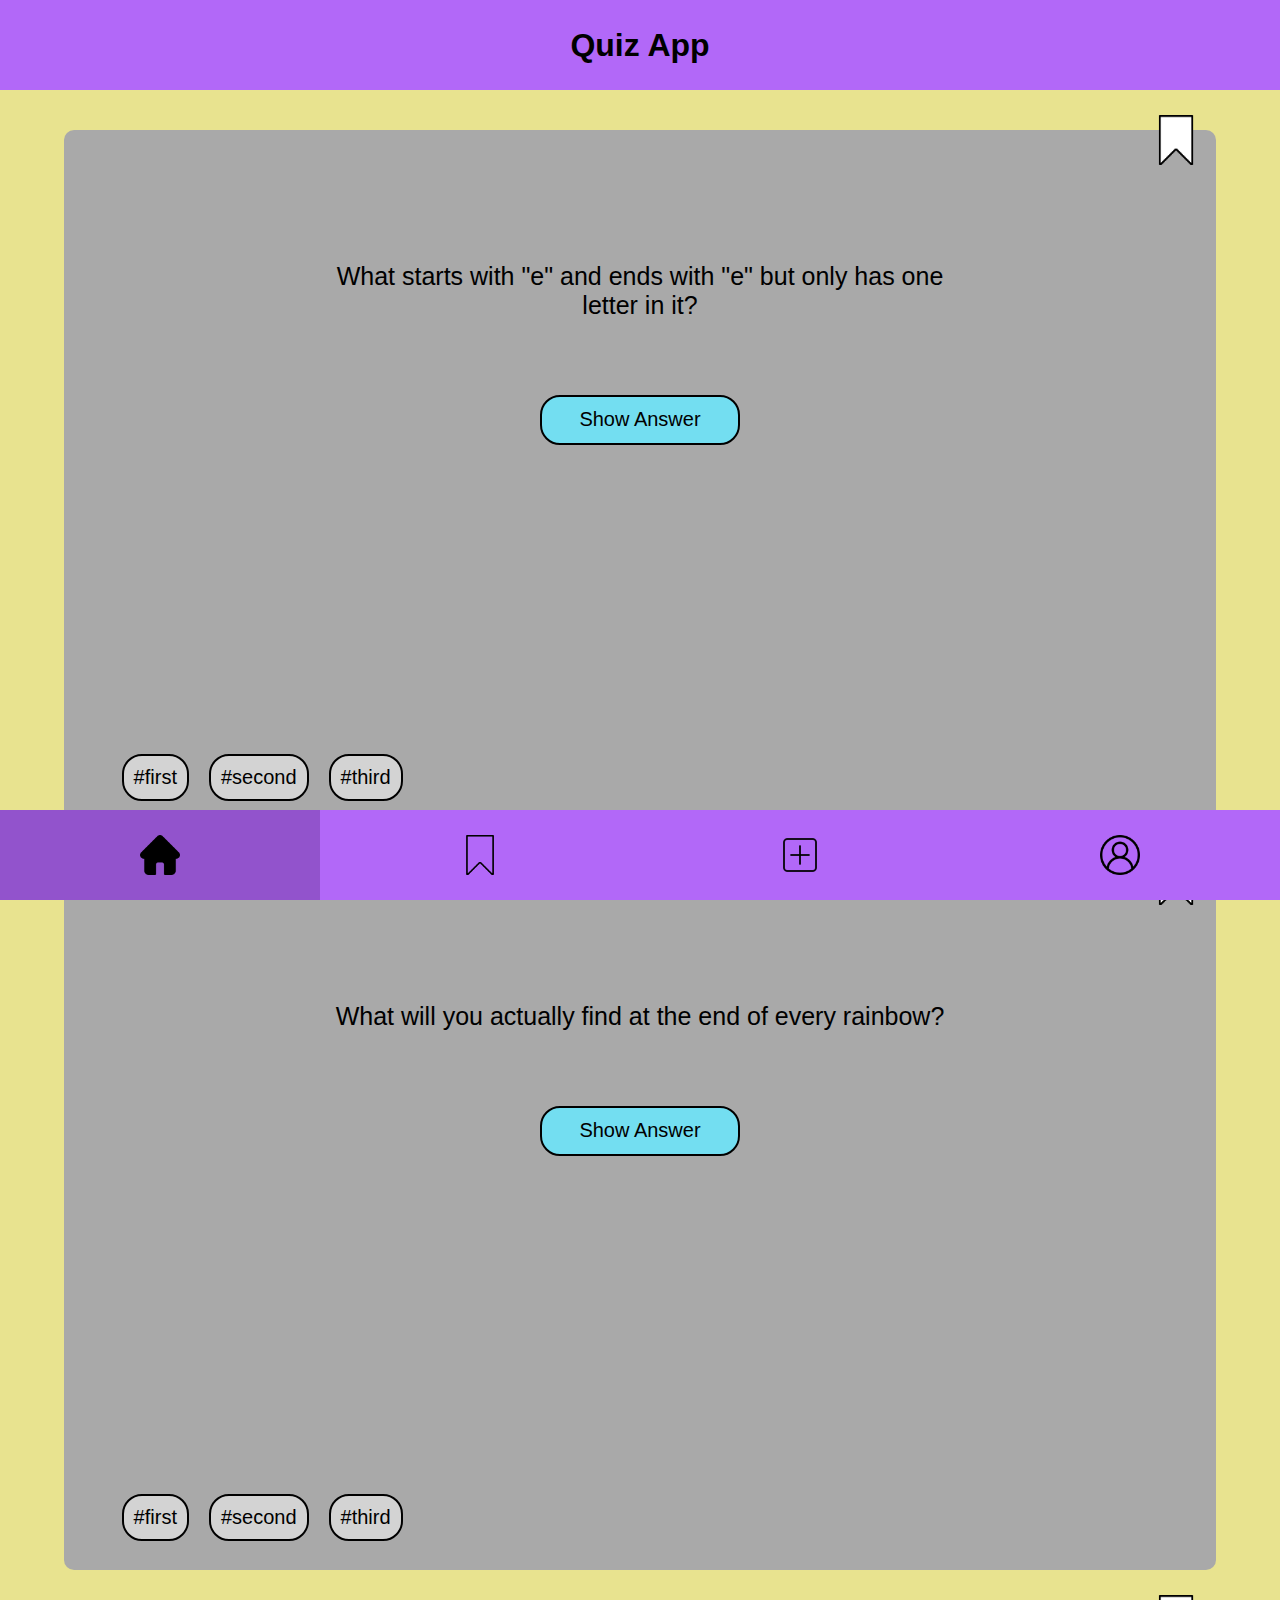
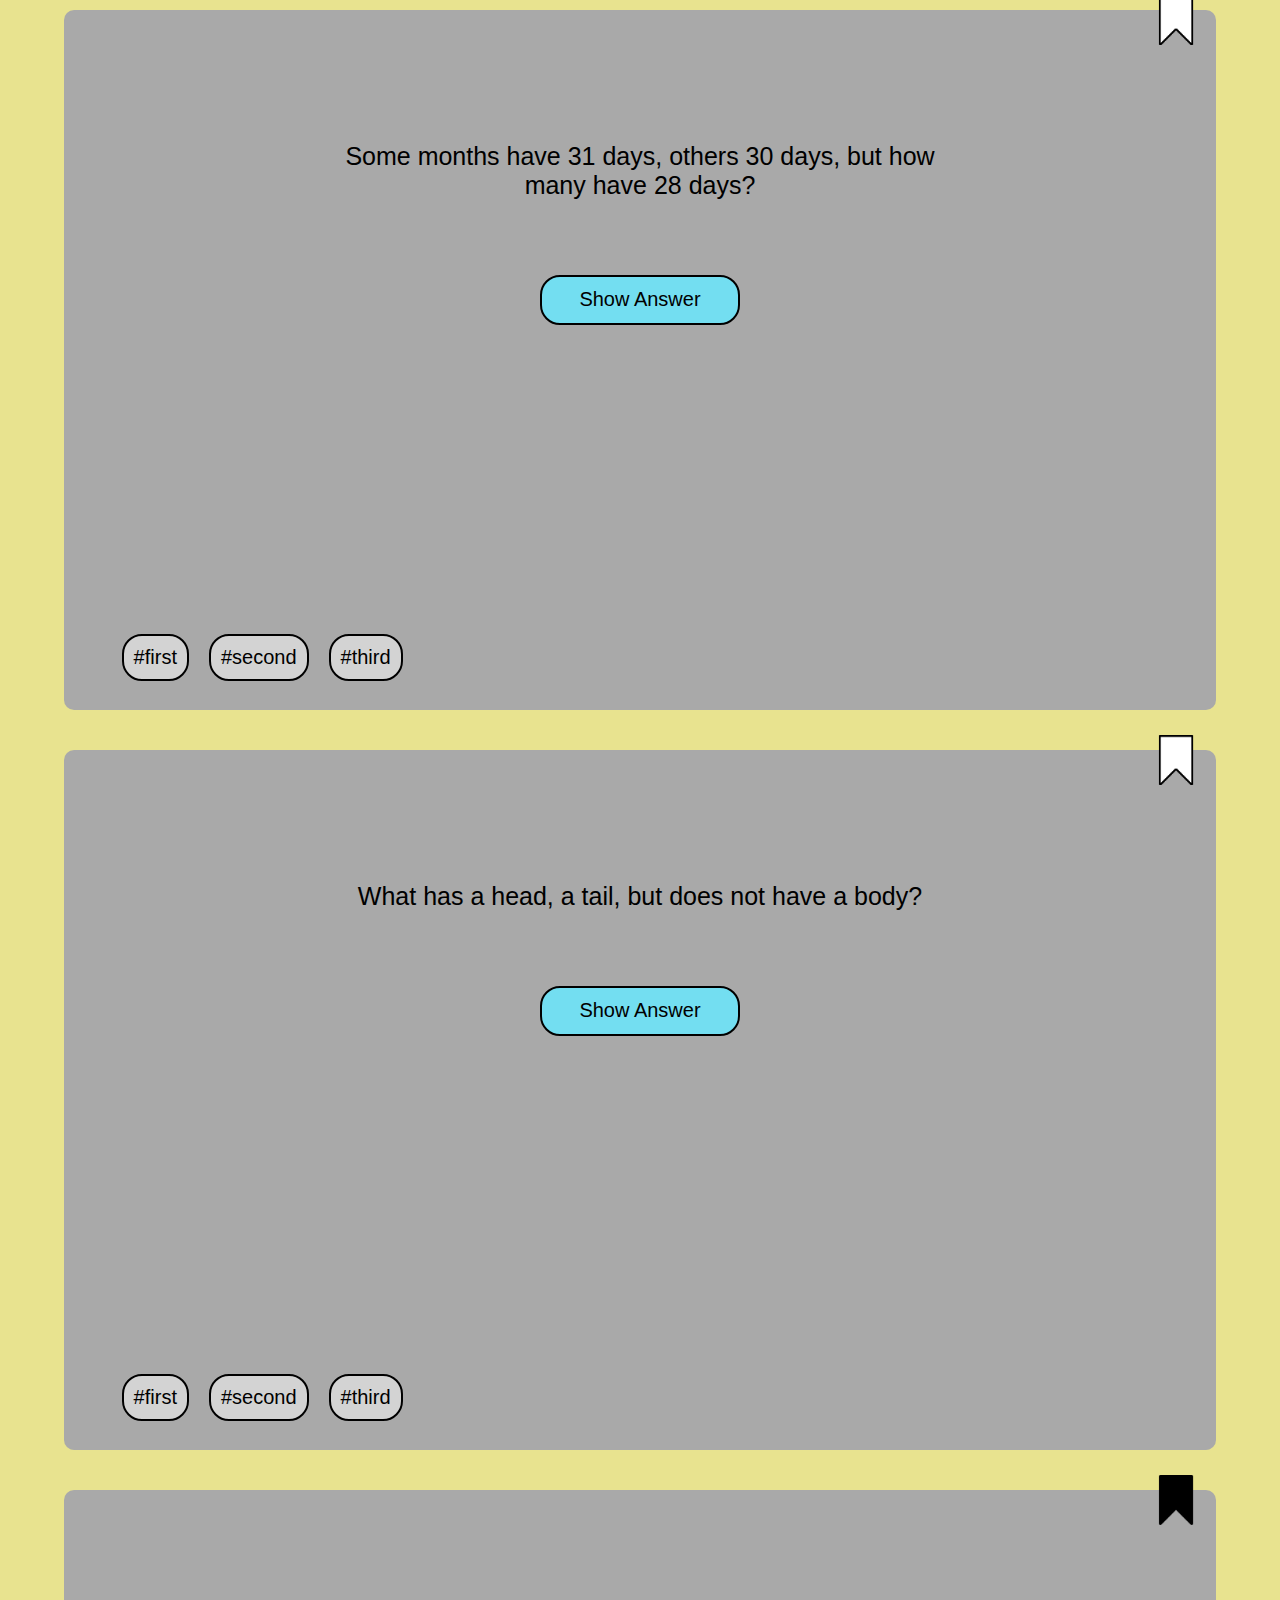
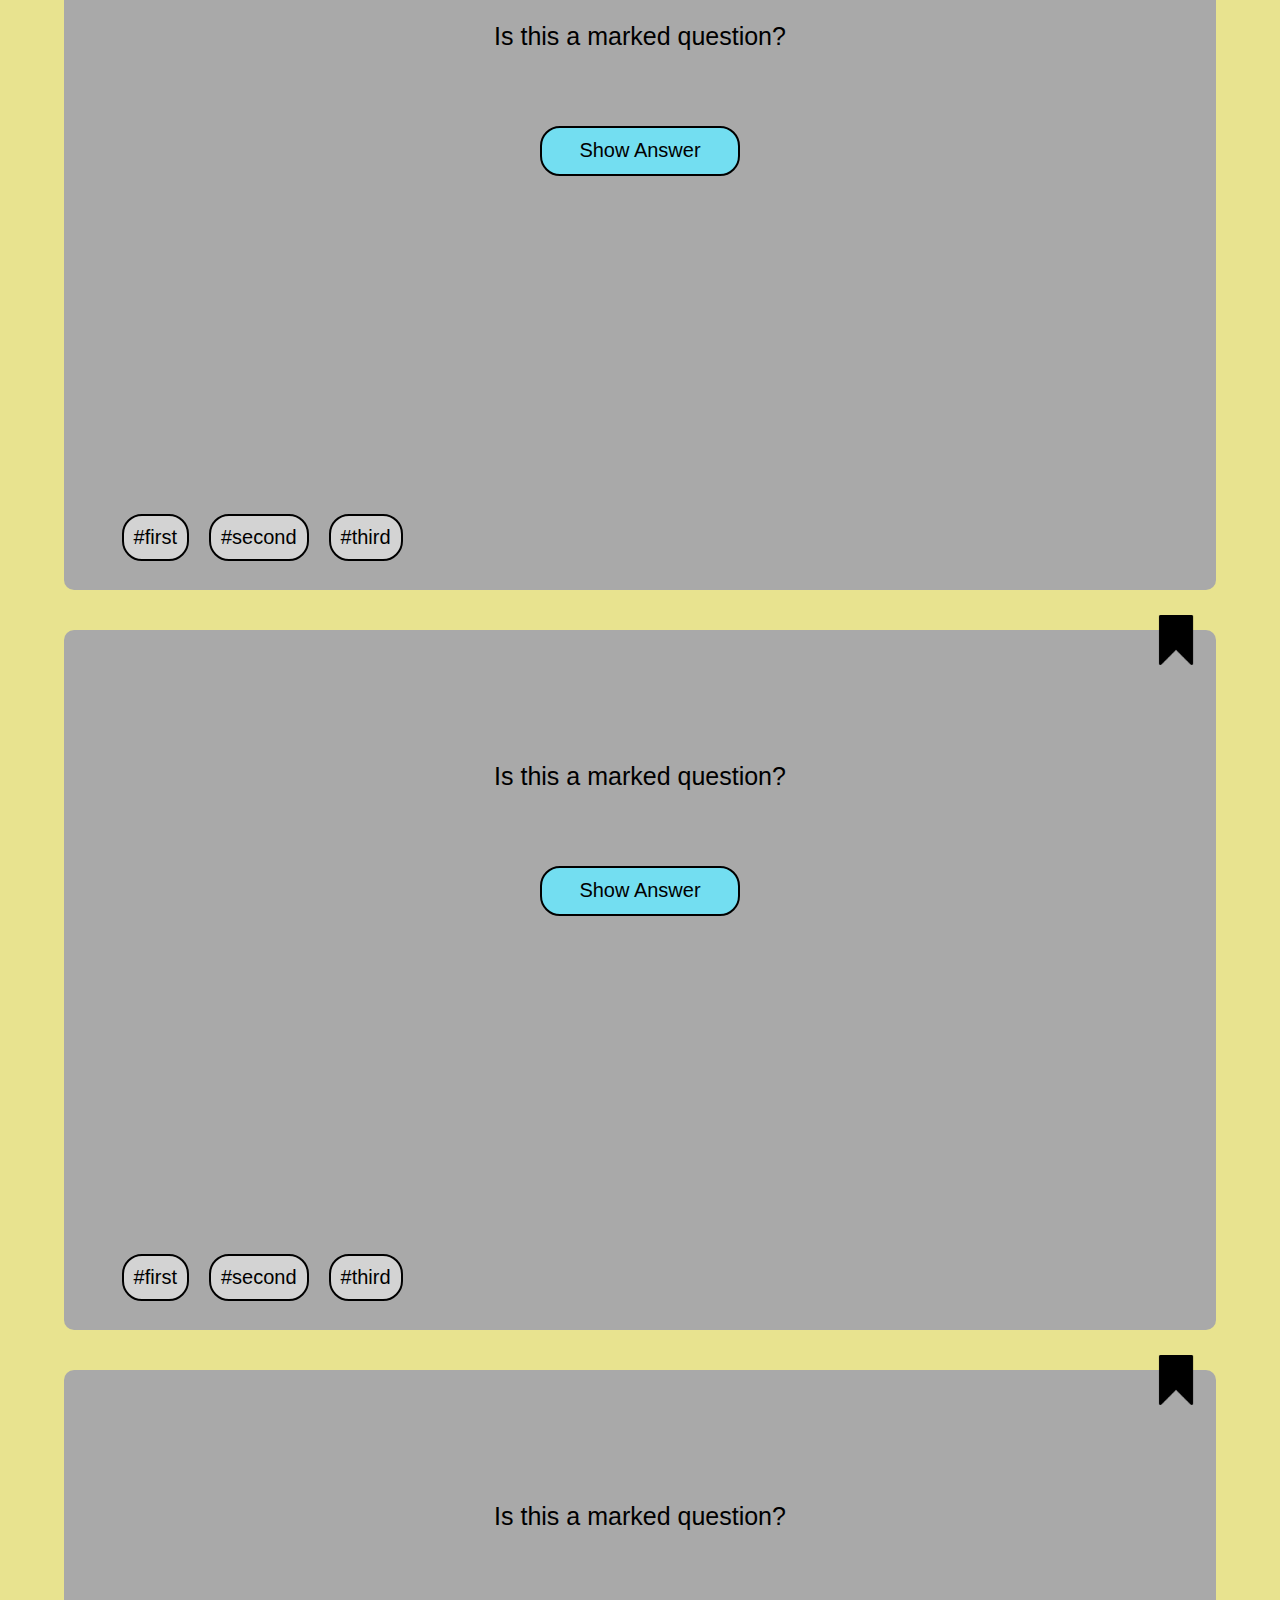
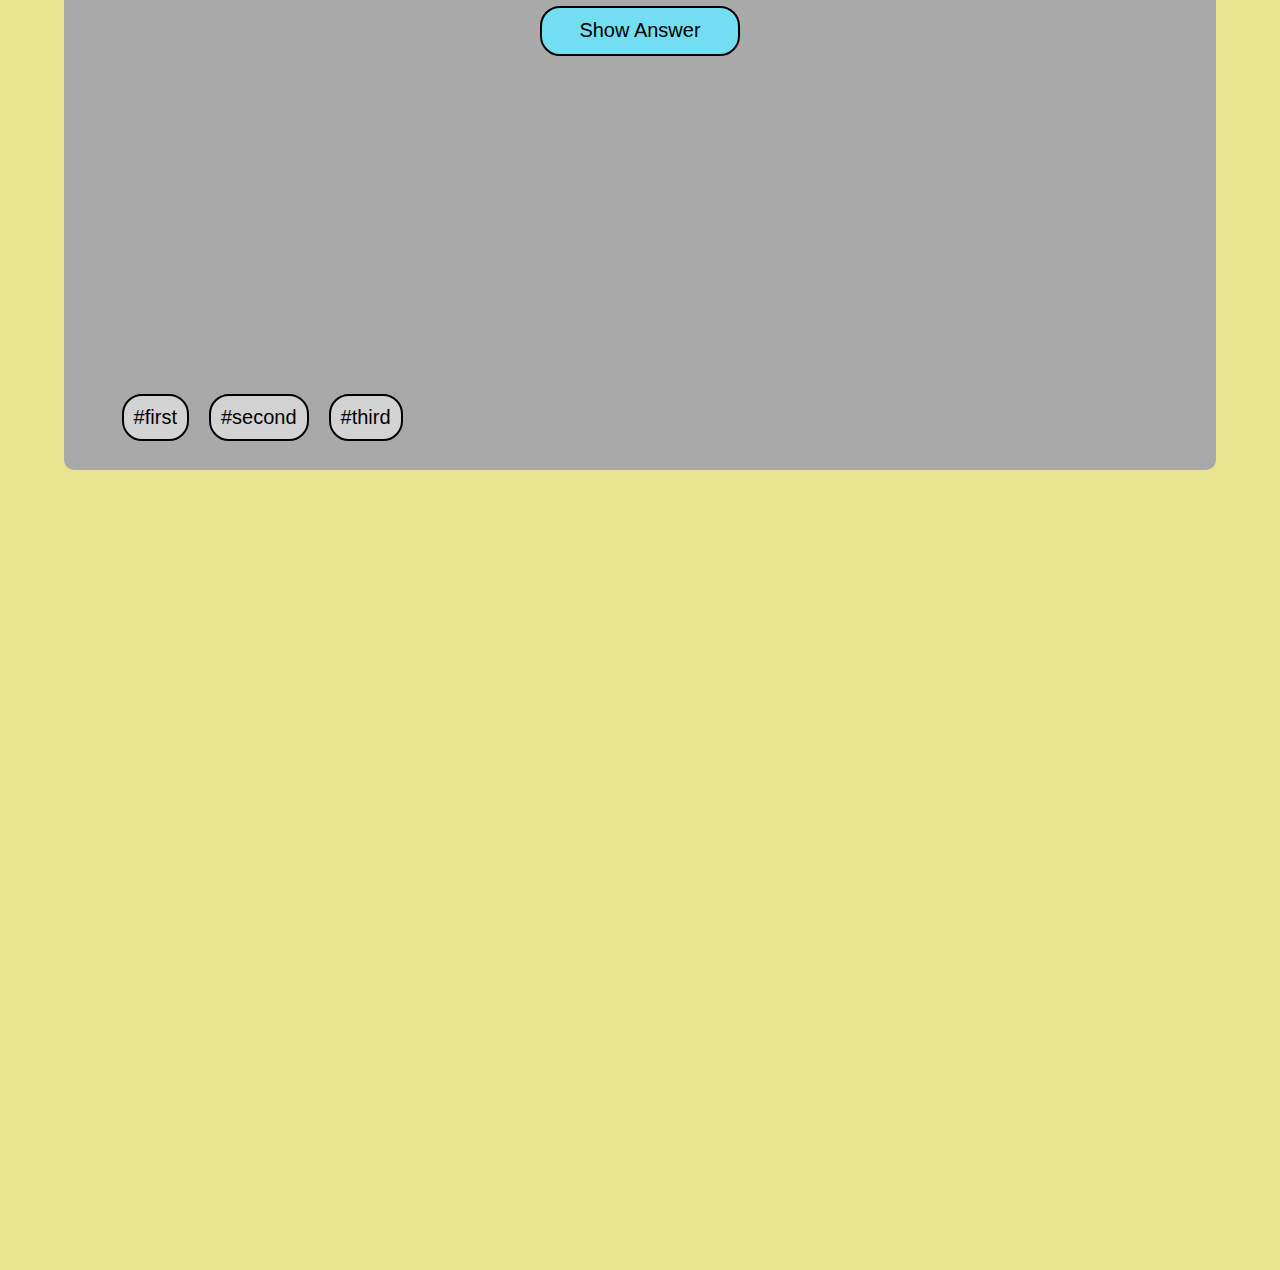
==== commit 87753b8b: "domande" ====
--- a/index.html
+++ b/index.html
@@ -21,12 +21,13 @@
           alt="bookmark-empty-icon" />
         <article class="main__card__box-question-button-answer">
           <p class="main__card__box-question-card">
-            Is this the first question?
+            What starts with "e" and ends with "e" but only has one letter in
+            it?
           </p>
           <button data-js="show-answer" class="main__card__button-show-answer">
             Show Answer
           </button>
-          <p class="main__card__answer">Yes, it is!</p>
+          <p class="main__card__answer">An envelope</p>
         </article>
 
         <article class="main__card__box-card-tags">
@@ -44,12 +45,12 @@
           alt="bookmark-empty-icon" />
         <article class="main__card__box-question-button-answer">
           <p class="main__card__box-question-card">
-            Is this the second question?
+            What will you actually find at the end of every rainbow?
           </p>
           <button data-js="show-answer" class="main__card__button-show-answer">
             Show Answer
           </button>
-          <p class="main__card__answer">Yes, it is!</p>
+          <p class="main__card__answer">The letter 'W'</p>
         </article>
 
         <article class="main__card__box-card-tags">
@@ -67,12 +68,12 @@
           alt="bookmark-empty-icon" />
         <article class="main__card__box-question-button-answer">
           <p class="main__card__box-question-card">
-            Is this the third question?
+            Some months have 31 days, others 30 days, but how many have 28 days?
           </p>
           <button data-js="show-answer" class="main__card__button-show-answer">
             Show Answer
           </button>
-          <p class="main__card__answer">Yes, it is!</p>
+          <p class="main__card__answer">All 12</p>
         </article>
 
         <article class="main__card__box-card-tags">
@@ -90,12 +91,12 @@
           alt="bookmark-empty-icon" />
         <article class="main__card__box-question-button-answer">
           <p class="main__card__box-question-card">
-            Is this the forth question?
+            What has a head, a tail, but does not have a body?
           </p>
           <button data-js="show-answer" class="main__card__button-show-answer">
             Show Answer
           </button>
-          <p class="main__card__answer">Yes, it is!</p>
+          <p class="main__card__answer">A coin</p>
         </article>
 
         <article class="main__card__box-card-tags">
@@ -111,7 +112,9 @@
           src="./images/bookmark_filled.png"
           alt="bookmark-icon" />
         <article class="main__card__box-question-button-answer">
-          <p class="main__card__box-question-card">To be, or not to be?</p>
+          <p class="main__card__box-question-card">
+            Is this a marked question?
+          </p>
           <button class="main__card__button-show-answer">Show Answer</button>
           <!-- <p class="main__card__answer">This is the answer</p> -->
         </article>
@@ -129,7 +132,9 @@
           src="./images/bookmark_filled.png"
           alt="bookmark-icon" />
         <article class="main__card__box-question-button-answer">
-          <p class="main__card__box-question-card">To be, or not to be?</p>
+          <p class="main__card__box-question-card">
+            Is this a marked question?
+          </p>
           <button class="main__card__button-show-answer">Show Answer</button>
           <!-- <p class="main__card__answer">This is the answer</p> -->
         </article>
@@ -147,7 +152,9 @@
           src="./images/bookmark_filled.png"
           alt="bookmark-icon" />
         <article class="main__card__box-question-button-answer">
-          <p class="main__card__box-question-card">To be, or not to be?</p>
+          <p class="main__card__box-question-card">
+            Is this a marked question?
+          </p>
           <button class="main__card__button-show-answer">Show Answer</button>
           <!-- <p class="main__card__answer">This is the answer</p> -->
         </article>
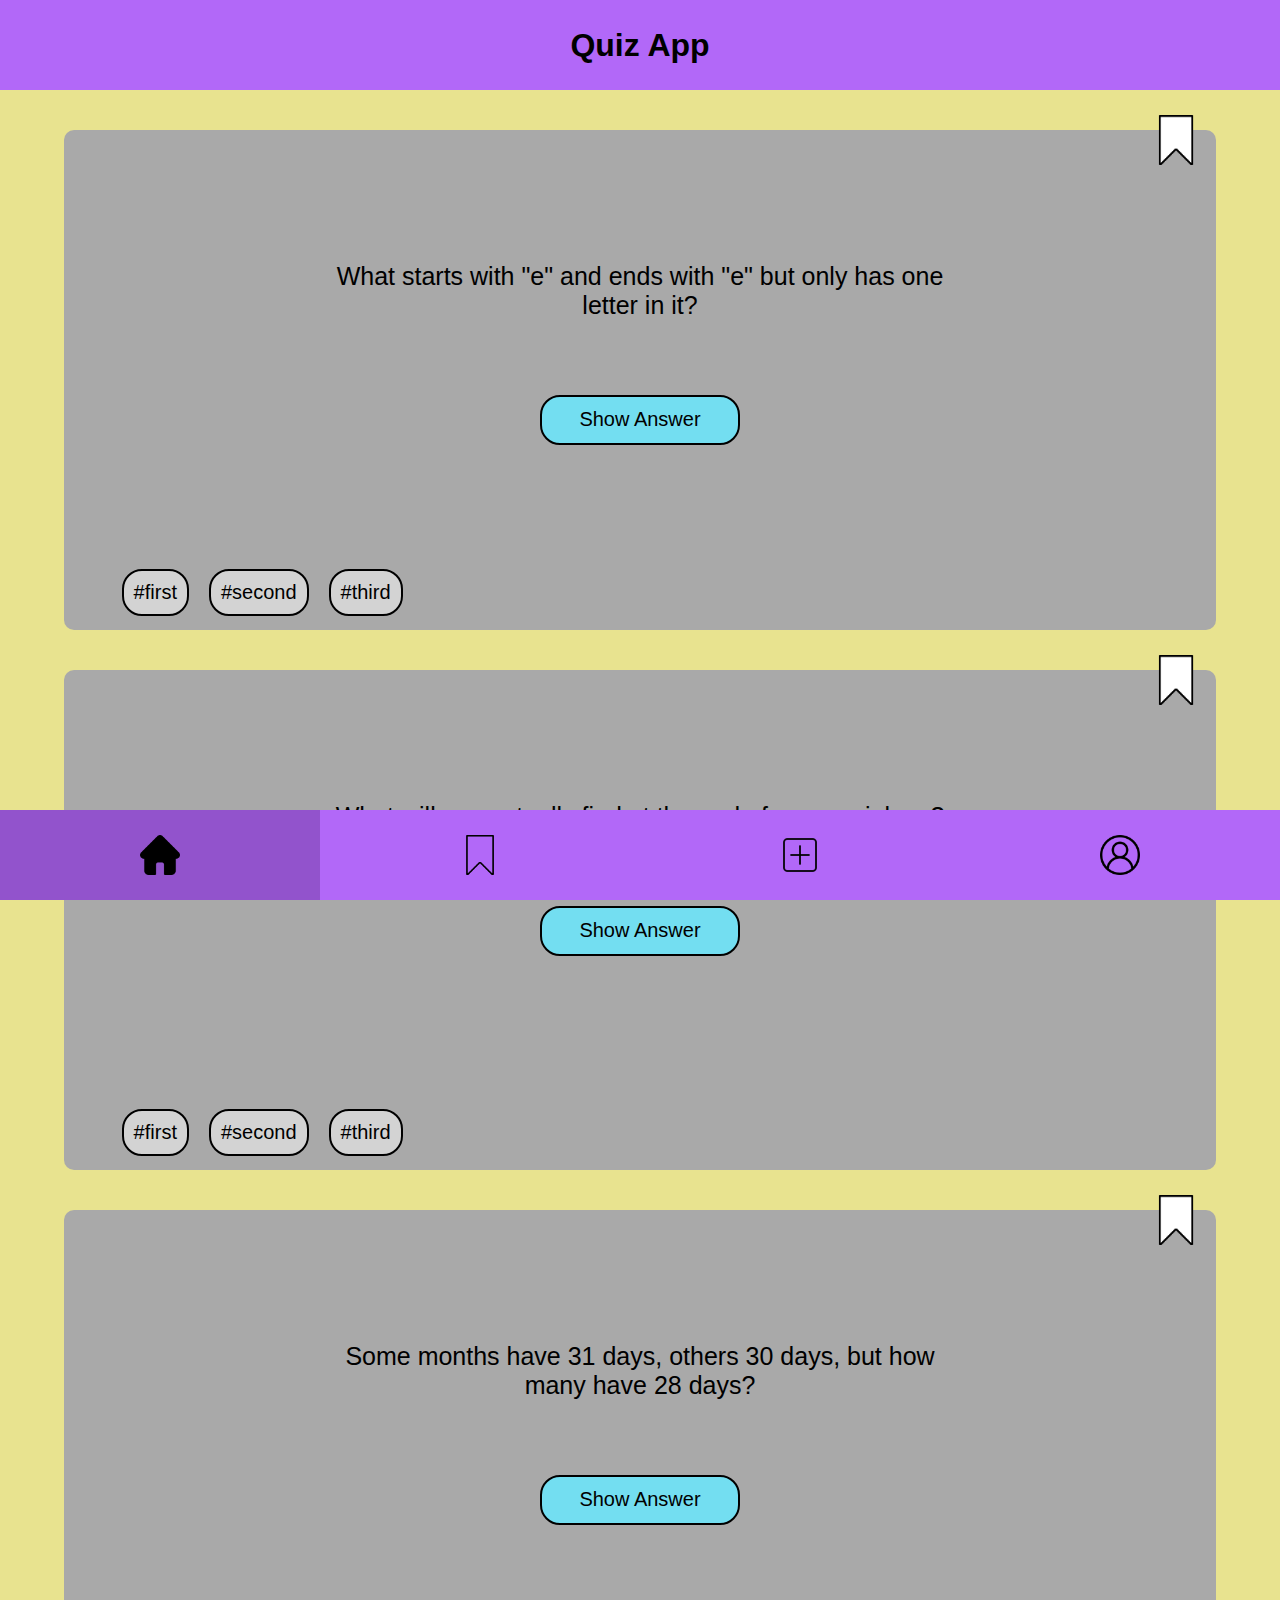
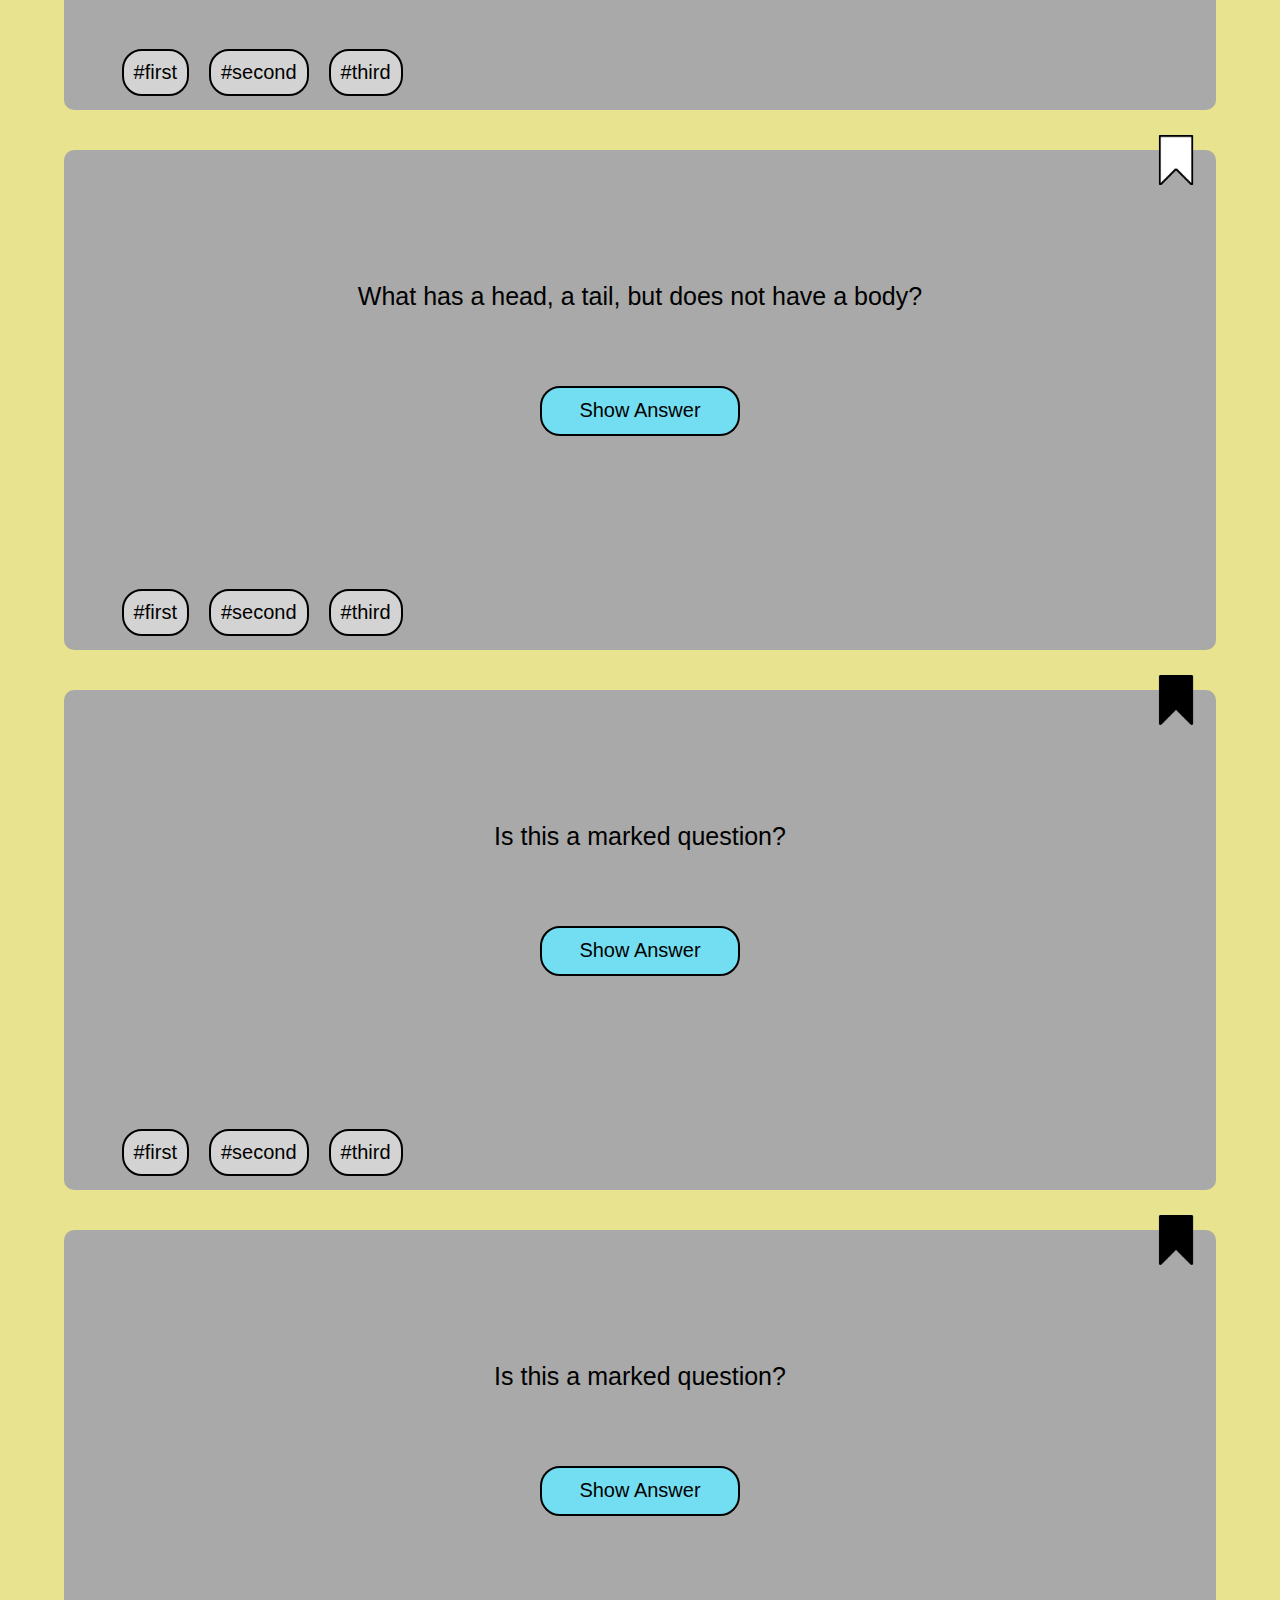
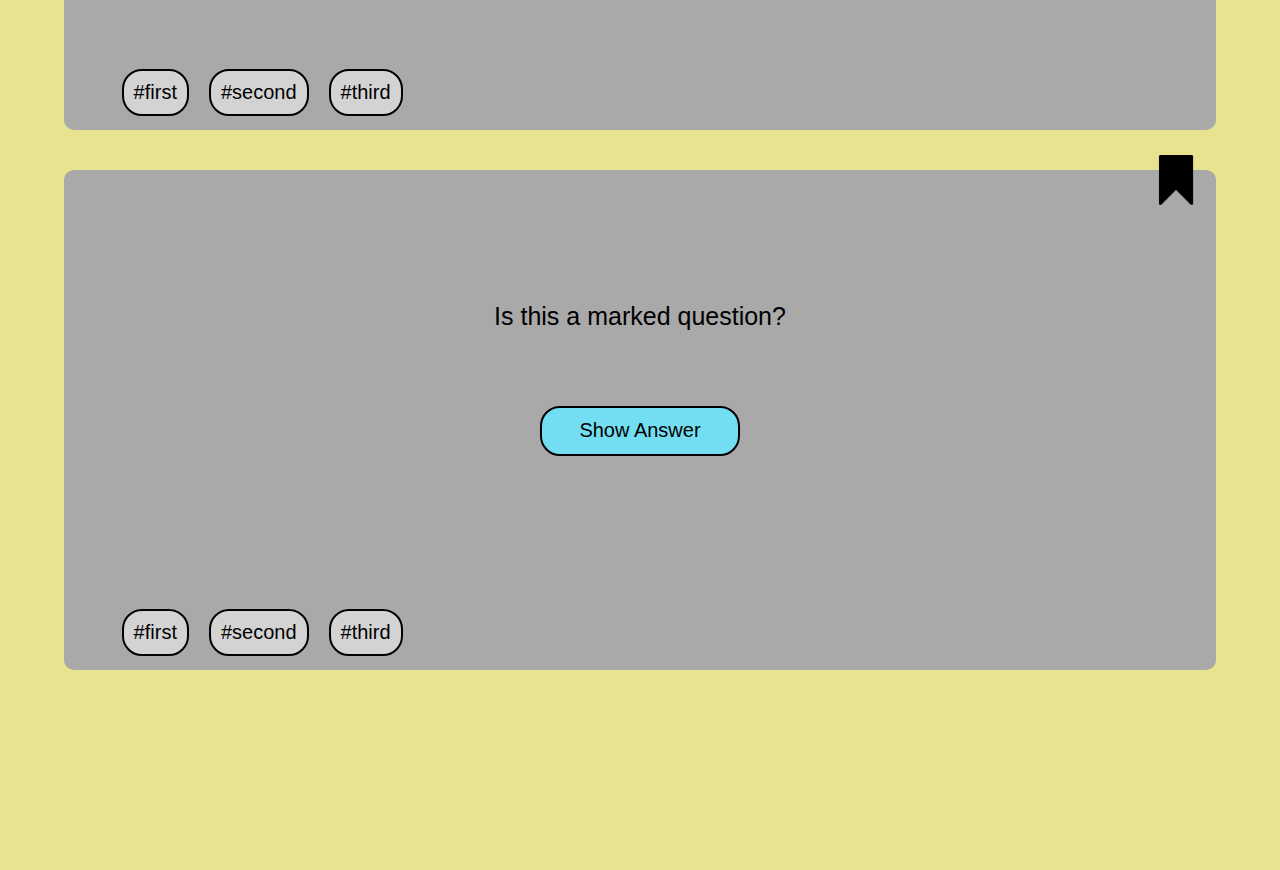
==== commit a340d070: "didI" ====
--- a/index.html
+++ b/index.html
@@ -4,6 +4,7 @@
     <meta charset="UTF-8" />
     <meta name="viewport" content="width=device-width, initial-scale=1.0" />
     <link rel="stylesheet" href="css/styles.css" />
+    <link rel="stylesheet" href="css/index.css" />
     <script src="./js/index.js" defer></script>
     <title>Rocco's Quiz App</title>
   </head>
--- a/css/index.css
+++ b/css/index.css
@@ -0,0 +1,79 @@
+.--unmarked-card {
+  display: relative;
+}
+
+.bottom-space {
+  width: 100%;
+  height: 200px;
+}
+
+.main__card-container {
+  width: 90%;
+  min-width: 300px;
+  height: 500px;
+  margin-top: 40px;
+  background-color: darkgrey;
+  position: relative;
+  display: flex;
+  flex-direction: column;
+  align-items: center;
+  align-content: center;
+  border-radius: 10px;
+  justify-content: space-between;
+}
+
+.main__card__bookmark-icon-card {
+  position: absolute;
+  top: -15px;
+  right: 15px;
+  max-width: 50px;
+}
+
+.main__card__box-question-button-answer {
+  width: 60%;
+  height: 70%;
+  margin-top: 5%;
+  display: flex;
+  flex-direction: column;
+  align-items: center;
+  align-content: center;
+}
+
+.main__card__box-question-card {
+  width: 100%;
+  padding: 5%;
+  text-align: center;
+  margin: 40px;
+  font-size: 25px;
+}
+
+.main__card__answer {
+  height: 100px;
+  width: 100%;
+  display: flex;
+  align-items: center;
+  justify-content: center;
+  font-size: 20px;
+  text-align: center;
+  margin-top: 50px;
+}
+
+.main__card__box-card-tags {
+  width: 90%;
+  height: 15%;
+  display: flex;
+  align-items: center;
+  justify-content: flex-start;
+  flex-wrap: wrap;
+  gap: 20px;
+}
+
+.main__card__tag {
+  background-color: lightgray;
+  border-radius: 20px;
+  border: black solid 2px;
+  padding: 10px;
+  font-size: 20px;
+  display: flex;
+  align-items: center;
+}
